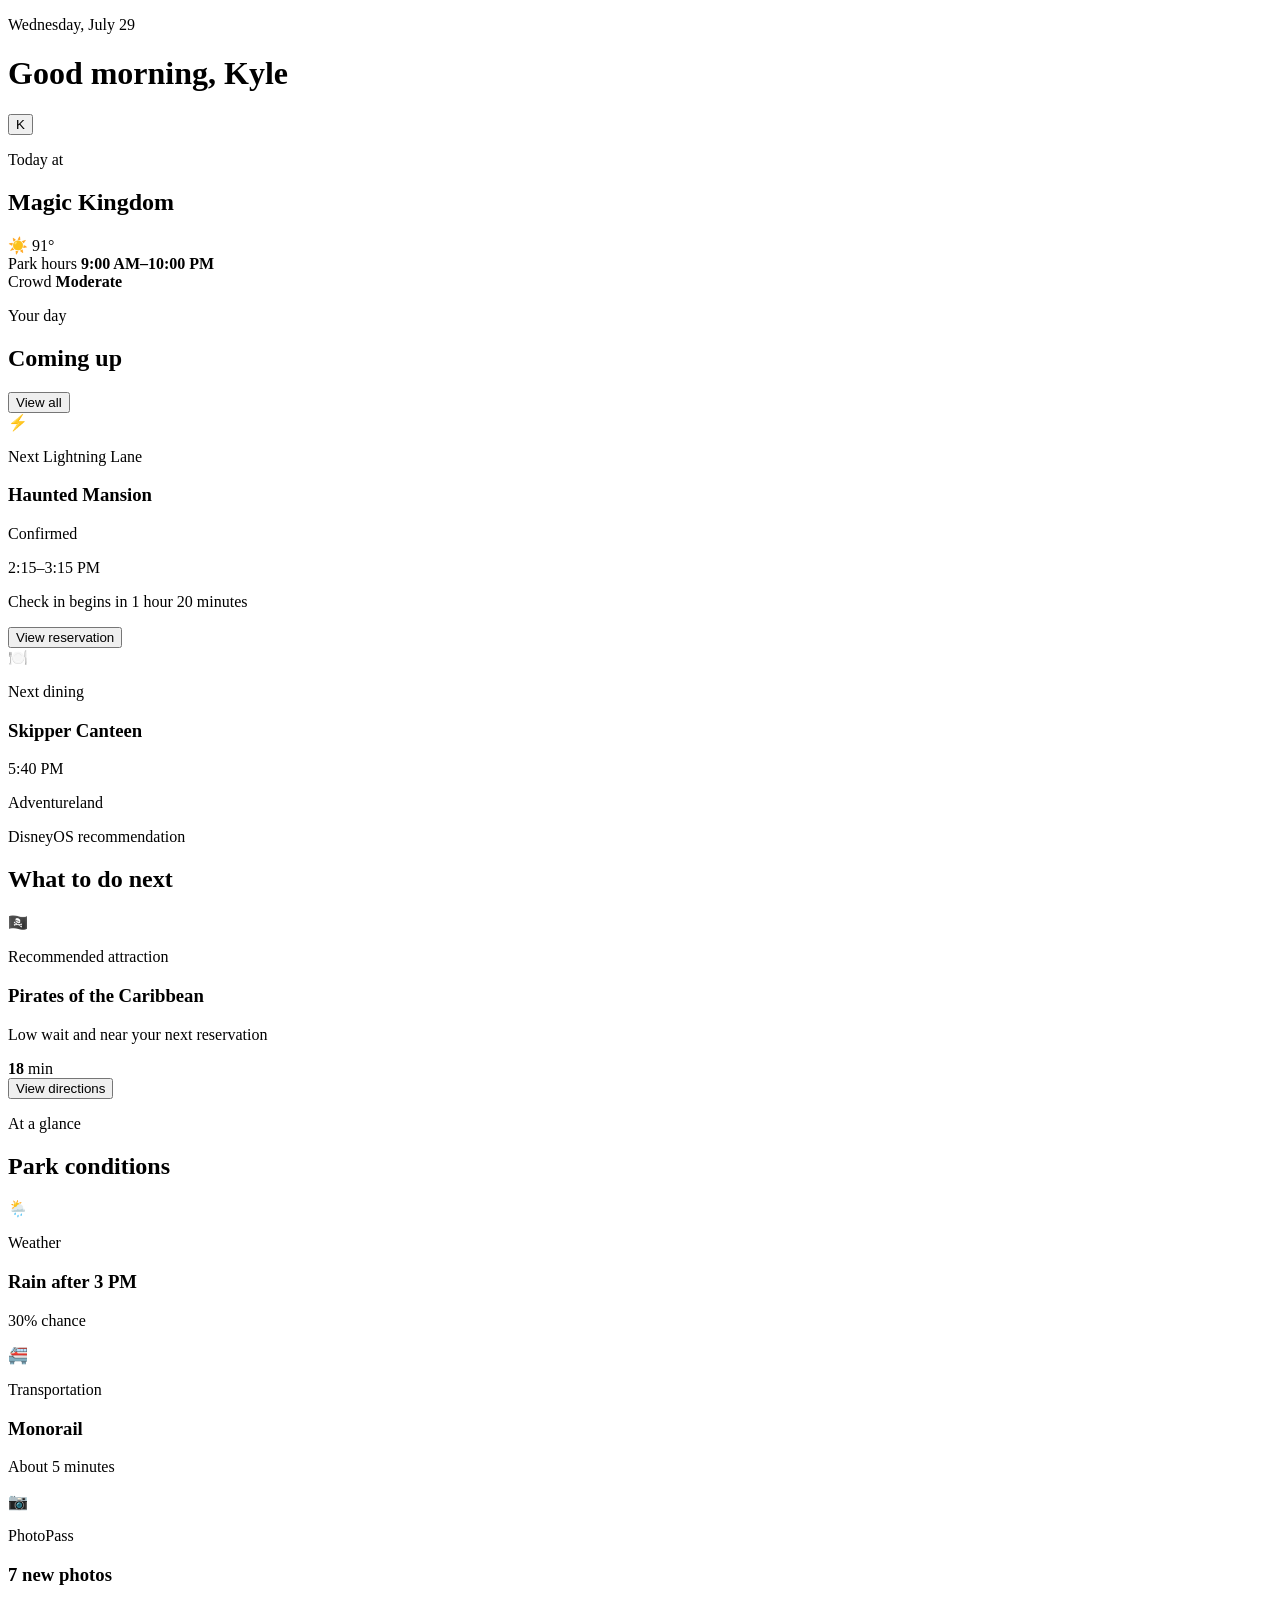
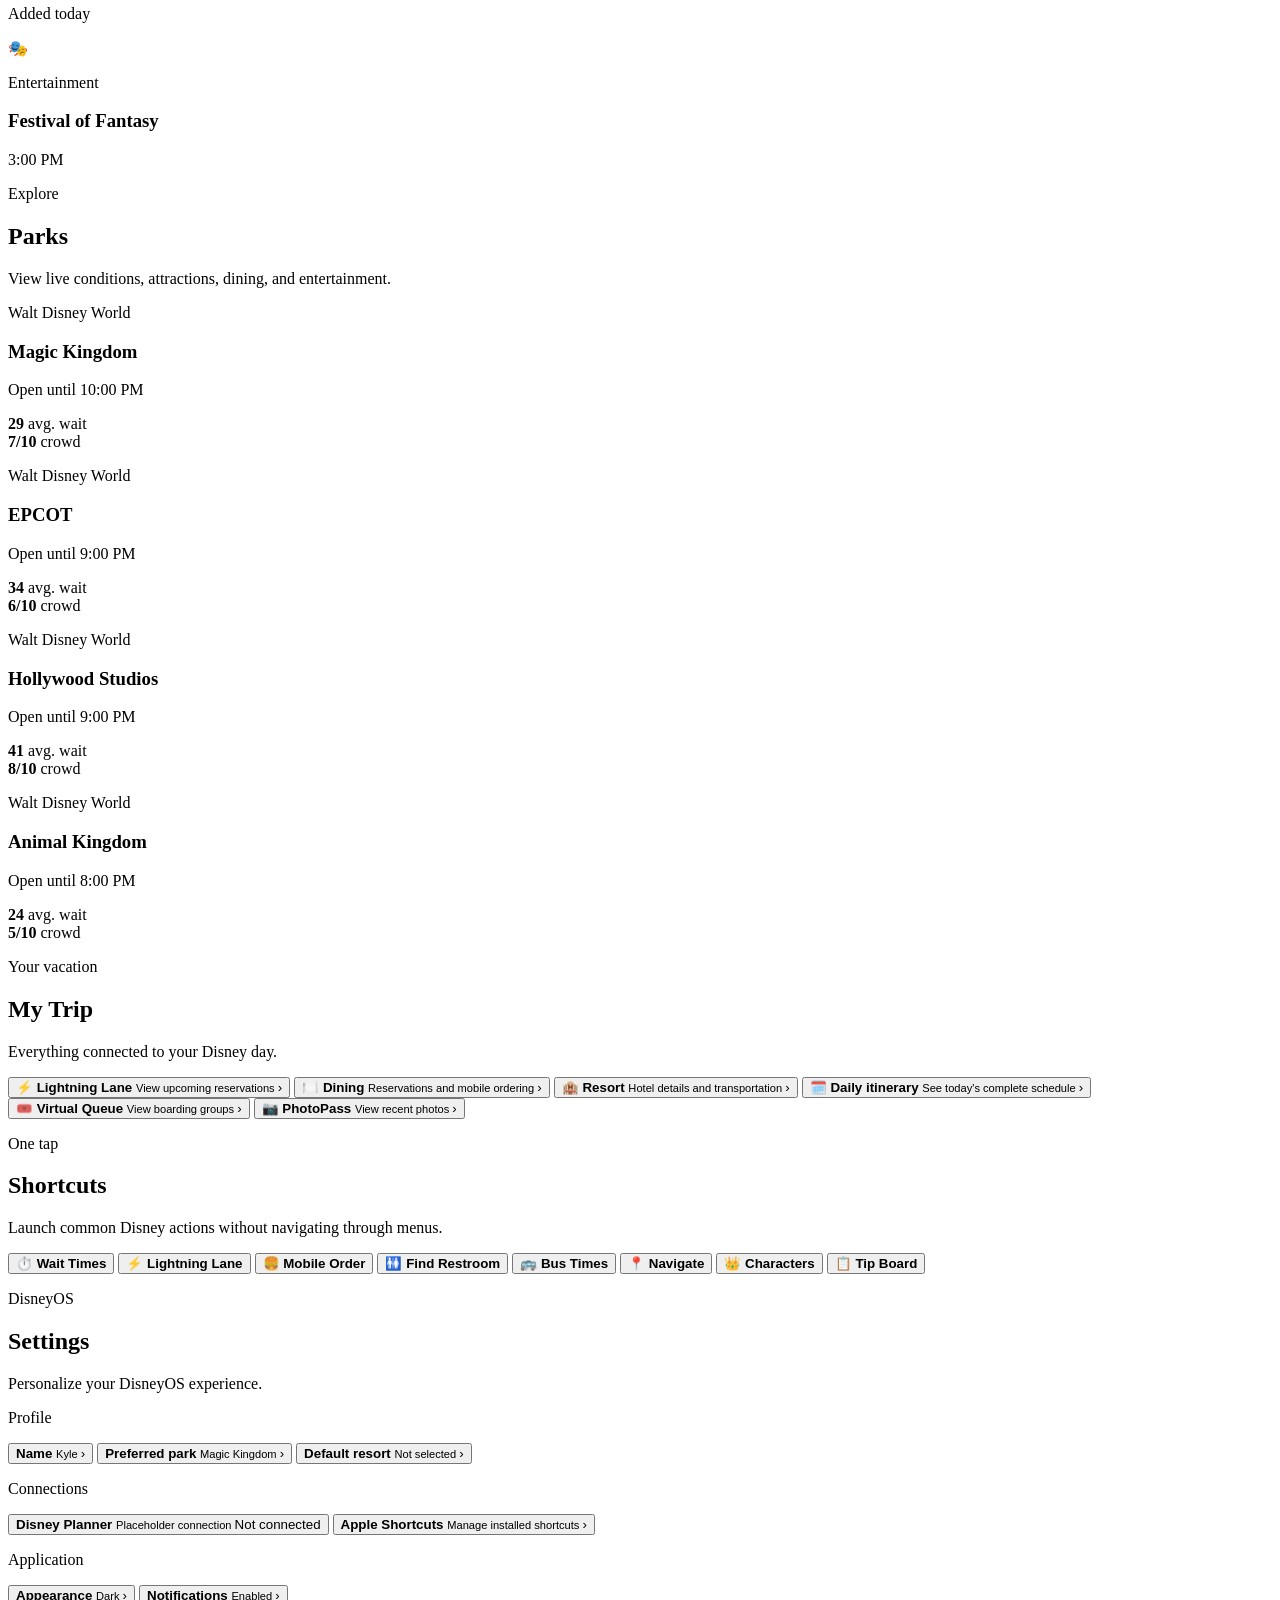
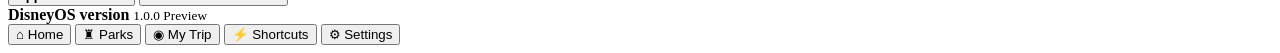
==== index.html @ 03836ada "Create index.html Build DisneyOS v1.0 application structure" ====
<!DOCTYPE html>
<html lang="en">
<head>
  <meta charset="UTF-8">

  <meta
    name="viewport"
    content="width=device-width, initial-scale=1, viewport-fit=cover"
  >

  <meta
    name="description"
    content="DisneyOS is an intelligent Disney trip companion."
  >

  <meta name="theme-color" content="#07111f">

  <title>DisneyOS</title>

  <link rel="manifest" href="manifest.json">
  <link rel="stylesheet" href="css/styles.css">

  <link
    rel="icon"
    type="image/png"
    href="assets/icons/icon-192.png"
  >

  <link
    rel="apple-touch-icon"
    href="assets/icons/icon-192.png"
  >
</head>

<body>

  <div class="app-shell">

    <header class="app-header">

      <div class="header-content">

        <div>
          <p class="eyebrow" id="current-date">
            Wednesday, July 29
          </p>

          <h1 id="greeting">
            Good morning, Kyle
          </h1>
        </div>

        <button
          class="profile-button"
          type="button"
          aria-label="Open profile"
        >
          K
        </button>

      </div>

    </header>

    <main class="app-content">

      <!-- HOME -->

      <section
        class="page active"
        id="home-page"
        data-page="home"
      >

        <section class="hero-card">

          <div class="hero-card-top">

            <div>
              <p class="card-label">
                Today at
              </p>

              <h2>
                Magic Kingdom
              </h2>
            </div>

            <div class="weather-summary">
              <span class="weather-icon">
                ☀️
              </span>

              <span>
                91°
              </span>
            </div>

          </div>

          <div class="hero-card-bottom">

            <div>
              <span class="metric-label">
                Park hours
              </span>

              <strong>
                9:00 AM–10:00 PM
              </strong>
            </div>

            <div>
              <span class="metric-label">
                Crowd
              </span>

              <strong>
                Moderate
              </strong>
            </div>

          </div>

        </section>

        <section class="section-block">

          <div class="section-heading">

            <div>
              <p class="eyebrow">
                Your day
              </p>

              <h2>
                Coming up
              </h2>
            </div>

            <button
              class="text-button"
              type="button"
              data-action="open-trip"
            >
              View all
            </button>

          </div>

          <div class="card-grid">

            <article class="info-card featured-card">

              <div class="card-icon lightning-icon">
                ⚡
              </div>

              <div class="card-content">

                <div class="card-heading-row">

                  <div>
                    <p class="card-label">
                      Next Lightning Lane
                    </p>

                    <h3>
                      Haunted Mansion
                    </h3>
                  </div>

                  <span class="status-badge success">
                    Confirmed
                  </span>

                </div>

                <p class="primary-detail">
                  2:15–3:15 PM
                </p>

                <p class="secondary-detail">
                  Check in begins in 1 hour 20 minutes
                </p>

                <button
                  class="primary-button"
                  type="button"
                >
                  View reservation
                </button>

              </div>

            </article>

            <article class="info-card">

              <div class="card-icon dining-icon">
                🍽️
              </div>

              <div class="card-content">

                <p class="card-label">
                  Next dining
                </p>

                <h3>
                  Skipper Canteen
                </h3>

                <p class="primary-detail">
                  5:40 PM
                </p>

                <p class="secondary-detail">
                  Adventureland
                </p>

              </div>

            </article>

          </div>

        </section>

        <section class="section-block">

          <div class="section-heading">

            <div>
              <p class="eyebrow">
                DisneyOS recommendation
              </p>

              <h2>
                What to do next
              </h2>
            </div>

          </div>

          <article class="recommendation-card">

            <div class="recommendation-main">

              <div class="recommendation-icon">
                🏴‍☠️
              </div>

              <div>
                <p class="card-label">
                  Recommended attraction
                </p>

                <h3>
                  Pirates of the Caribbean
                </h3>

                <p class="secondary-detail">
                  Low wait and near your next reservation
                </p>
              </div>

            </div>

            <div class="wait-time-display">

              <strong>
                18
              </strong>

              <span>
                min
              </span>

            </div>

            <button
              class="secondary-button"
              type="button"
            >
              View directions
            </button>

          </article>

        </section>

        <section class="section-block">

          <div class="section-heading">

            <div>
              <p class="eyebrow">
                At a glance
              </p>

              <h2>
                Park conditions
              </h2>
            </div>

          </div>

          <div class="compact-grid">

            <article class="compact-card">

              <div class="compact-card-icon">
                🌦️
              </div>

              <div>
                <p class="card-label">
                  Weather
                </p>

                <h3>
                  Rain after 3 PM
                </h3>

                <p class="secondary-detail">
                  30% chance
                </p>
              </div>

            </article>

            <article class="compact-card">

              <div class="compact-card-icon">
                🚝
              </div>

              <div>
                <p class="card-label">
                  Transportation
                </p>

                <h3>
                  Monorail
                </h3>

                <p class="secondary-detail">
                  About 5 minutes
                </p>
              </div>

            </article>

            <article class="compact-card">

              <div class="compact-card-icon">
                📷
              </div>

              <div>
                <p class="card-label">
                  PhotoPass
                </p>

                <h3>
                  7 new photos
                </h3>

                <p class="secondary-detail">
                  Added today
                </p>
              </div>

            </article>

            <article class="compact-card">

              <div class="compact-card-icon">
                🎭
              </div>

              <div>
                <p class="card-label">
                  Entertainment
                </p>

                <h3>
                  Festival of Fantasy
                </h3>

                <p class="secondary-detail">
                  3:00 PM
                </p>
              </div>

            </article>

          </div>

        </section>

      </section>

      <!-- PARKS -->

      <section
        class="page"
        id="parks-page"
        data-page="parks"
      >

        <div class="page-title-block">
          <p class="eyebrow">
            Explore
          </p>

          <h2>
            Parks
          </h2>

          <p>
            View live conditions, attractions, dining, and entertainment.
          </p>
        </div>

        <div class="park-list">

          <article class="park-card">

            <div class="park-card-overlay">

              <div>
                <p class="card-label">
                  Walt Disney World
                </p>

                <h3>
                  Magic Kingdom
                </h3>

                <p class="secondary-detail">
                  Open until 10:00 PM
                </p>
              </div>

              <div class="park-metrics">

                <div>
                  <strong>
                    29
                  </strong>

                  <span>
                    avg. wait
                  </span>
                </div>

                <div>
                  <strong>
                    7/10
                  </strong>

                  <span>
                    crowd
                  </span>
                </div>

              </div>

            </div>

          </article>

          <article class="park-card">

            <div class="park-card-overlay">

              <div>
                <p class="card-label">
                  Walt Disney World
                </p>

                <h3>
                  EPCOT
                </h3>

                <p class="secondary-detail">
                  Open until 9:00 PM
                </p>
              </div>

              <div class="park-metrics">

                <div>
                  <strong>
                    34
                  </strong>

                  <span>
                    avg. wait
                  </span>
                </div>

                <div>
                  <strong>
                    6/10
                  </strong>

                  <span>
                    crowd
                  </span>
                </div>

              </div>

            </div>

          </article>

          <article class="park-card">

            <div class="park-card-overlay">

              <div>
                <p class="card-label">
                  Walt Disney World
                </p>

                <h3>
                  Hollywood Studios
                </h3>

                <p class="secondary-detail">
                  Open until 9:00 PM
                </p>
              </div>

              <div class="park-metrics">

                <div>
                  <strong>
                    41
                  </strong>

                  <span>
                    avg. wait
                  </span>
                </div>

                <div>
                  <strong>
                    8/10
                  </strong>

                  <span>
                    crowd
                  </span>
                </div>

              </div>

            </div>

          </article>

          <article class="park-card">

            <div class="park-card-overlay">

              <div>
                <p class="card-label">
                  Walt Disney World
                </p>

                <h3>
                  Animal Kingdom
                </h3>

                <p class="secondary-detail">
                  Open until 8:00 PM
                </p>
              </div>

              <div class="park-metrics">

                <div>
                  <strong>
                    24
                  </strong>

                  <span>
                    avg. wait
                  </span>
                </div>

                <div>
                  <strong>
                    5/10
                  </strong>

                  <span>
                    crowd
                  </span>
                </div>

              </div>

            </div>

          </article>

        </div>

      </section>

      <!-- MY TRIP -->

      <section
        class="page"
        id="trip-page"
        data-page="trip"
      >

        <div class="page-title-block">
          <p class="eyebrow">
            Your vacation
          </p>

          <h2>
            My Trip
          </h2>

          <p>
            Everything connected to your Disney day.
          </p>
        </div>

        <div class="menu-card-list">

          <button class="menu-card" type="button">
            <span class="menu-card-icon">
              ⚡
            </span>

            <span>
              <strong>
                Lightning Lane
              </strong>

              <small>
                View upcoming reservations
              </small>
            </span>

            <span class="menu-card-arrow">
              ›
            </span>
          </button>

          <button class="menu-card" type="button">
            <span class="menu-card-icon">
              🍽️
            </span>

            <span>
              <strong>
                Dining
              </strong>

              <small>
                Reservations and mobile ordering
              </small>
            </span>

            <span class="menu-card-arrow">
              ›
            </span>
          </button>

          <button class="menu-card" type="button">
            <span class="menu-card-icon">
              🏨
            </span>

            <span>
              <strong>
                Resort
              </strong>

              <small>
                Hotel details and transportation
              </small>
            </span>

            <span class="menu-card-arrow">
              ›
            </span>
          </button>

          <button class="menu-card" type="button">
            <span class="menu-card-icon">
              🗓️
            </span>

            <span>
              <strong>
                Daily itinerary
              </strong>

              <small>
                See today's complete schedule
              </small>
            </span>

            <span class="menu-card-arrow">
              ›
            </span>
          </button>

          <button class="menu-card" type="button">
            <span class="menu-card-icon">
              🎟️
            </span>

            <span>
              <strong>
                Virtual Queue
              </strong>

              <small>
                View boarding groups
              </small>
            </span>

            <span class="menu-card-arrow">
              ›
            </span>
          </button>

          <button class="menu-card" type="button">
            <span class="menu-card-icon">
              📷
            </span>

            <span>
              <strong>
                PhotoPass
              </strong>

              <small>
                View recent photos
              </small>
            </span>

            <span class="menu-card-arrow">
              ›
            </span>
          </button>

        </div>

      </section>

      <!-- SHORTCUTS -->

      <section
        class="page"
        id="shortcuts-page"
        data-page="shortcuts"
      >

        <div class="page-title-block">
          <p class="eyebrow">
            One tap
          </p>

          <h2>
            Shortcuts
          </h2>

          <p>
            Launch common Disney actions without navigating through menus.
          </p>
        </div>

        <div class="shortcut-grid">

          <button class="shortcut-card" type="button">
            <span class="shortcut-icon">
              ⏱️
            </span>

            <strong>
              Wait Times
            </strong>
          </button>

          <button class="shortcut-card" type="button">
            <span class="shortcut-icon">
              ⚡
            </span>

            <strong>
              Lightning Lane
            </strong>
          </button>

          <button class="shortcut-card" type="button">
            <span class="shortcut-icon">
              🍔
            </span>

            <strong>
              Mobile Order
            </strong>
          </button>

          <button class="shortcut-card" type="button">
            <span class="shortcut-icon">
              🚻
            </span>

            <strong>
              Find Restroom
            </strong>
          </button>

          <button class="shortcut-card" type="button">
            <span class="shortcut-icon">
              🚌
            </span>

            <strong>
              Bus Times
            </strong>
          </button>

          <button class="shortcut-card" type="button">
            <span class="shortcut-icon">
              📍
            </span>

            <strong>
              Navigate
            </strong>
          </button>

          <button class="shortcut-card" type="button">
            <span class="shortcut-icon">
              👑
            </span>

            <strong>
              Characters
            </strong>
          </button>

          <button class="shortcut-card" type="button">
            <span class="shortcut-icon">
              📋
            </span>

            <strong>
              Tip Board
            </strong>
          </button>

        </div>

      </section>

      <!-- SETTINGS -->

      <section
        class="page"
        id="settings-page"
        data-page="settings"
      >

        <div class="page-title-block">
          <p class="eyebrow">
            DisneyOS
          </p>

          <h2>
            Settings
          </h2>

          <p>
            Personalize your DisneyOS experience.
          </p>
        </div>

        <div class="settings-group">

          <p class="settings-group-label">
            Profile
          </p>

          <div class="settings-card">

            <button class="settings-row" type="button">
              <span>
                <strong>
                  Name
                </strong>

                <small>
                  Kyle
                </small>
              </span>

              <span>
                ›
              </span>
            </button>

            <button class="settings-row" type="button">
              <span>
                <strong>
                  Preferred park
                </strong>

                <small>
                  Magic Kingdom
                </small>
              </span>

              <span>
                ›
              </span>
            </button>

            <button class="settings-row" type="button">
              <span>
                <strong>
                  Default resort
                </strong>

                <small>
                  Not selected
                </small>
              </span>

              <span>
                ›
              </span>
            </button>

          </div>

        </div>

        <div class="settings-group">

          <p class="settings-group-label">
            Connections
          </p>

          <div class="settings-card">

            <button class="settings-row" type="button">
              <span>
                <strong>
                  Disney Planner
                </strong>

                <small>
                  Placeholder connection
                </small>
              </span>

              <span class="status-badge warning">
                Not connected
              </span>
            </button>

            <button class="settings-row" type="button">
              <span>
                <strong>
                  Apple Shortcuts
                </strong>

                <small>
                  Manage installed shortcuts
                </small>
              </span>

              <span>
                ›
              </span>
            </button>

          </div>

        </div>

        <div class="settings-group">

          <p class="settings-group-label">
            Application
          </p>

          <div class="settings-card">

            <button class="settings-row" type="button">
              <span>
                <strong>
                  Appearance
                </strong>

                <small>
                  Dark
                </small>
              </span>

              <span>
                ›
              </span>
            </button>

            <button class="settings-row" type="button">
              <span>
                <strong>
                  Notifications
                </strong>

                <small>
                  Enabled
                </small>
              </span>

              <span>
                ›
              </span>
            </button>

            <div class="settings-row static-row">
              <span>
                <strong>
                  DisneyOS version
                </strong>

                <small>
                  1.0.0 Preview
                </small>
              </span>
            </div>

          </div>

        </div>

      </section>

    </main>

    <nav
      class="bottom-navigation"
      aria-label="Primary navigation"
    >

      <button
        class="nav-button active"
        type="button"
        data-target="home"
        aria-label="Home"
      >
        <span class="nav-icon">
          ⌂
        </span>

        <span class="nav-label">
          Home
        </span>
      </button>

      <button
        class="nav-button"
        type="button"
        data-target="parks"
        aria-label="Parks"
      >
        <span class="nav-icon">
          ♜
        </span>

        <span class="nav-label">
          Parks
        </span>
      </button>

      <button
        class="nav-button"
        type="button"
        data-target="trip"
        aria-label="My Trip"
      >
        <span class="nav-icon">
          ◉
        </span>

        <span class="nav-label">
          My Trip
        </span>
      </button>

      <button
        class="nav-button"
        type="button"
        data-target="shortcuts"
        aria-label="Shortcuts"
      >
        <span class="nav-icon">
          ⚡
        </span>

        <span class="nav-label">
          Shortcuts
        </span>
      </button>

      <button
        class="nav-button"
        type="button"
        data-target="settings"
        aria-label="Settings"
      >
        <span class="nav-icon">
          ⚙
        </span>

        <span class="nav-label">
          Settings
        </span>
      </button>

    </nav>

  </div>

  <script src="js/app.js"></script>

</body>
</html>
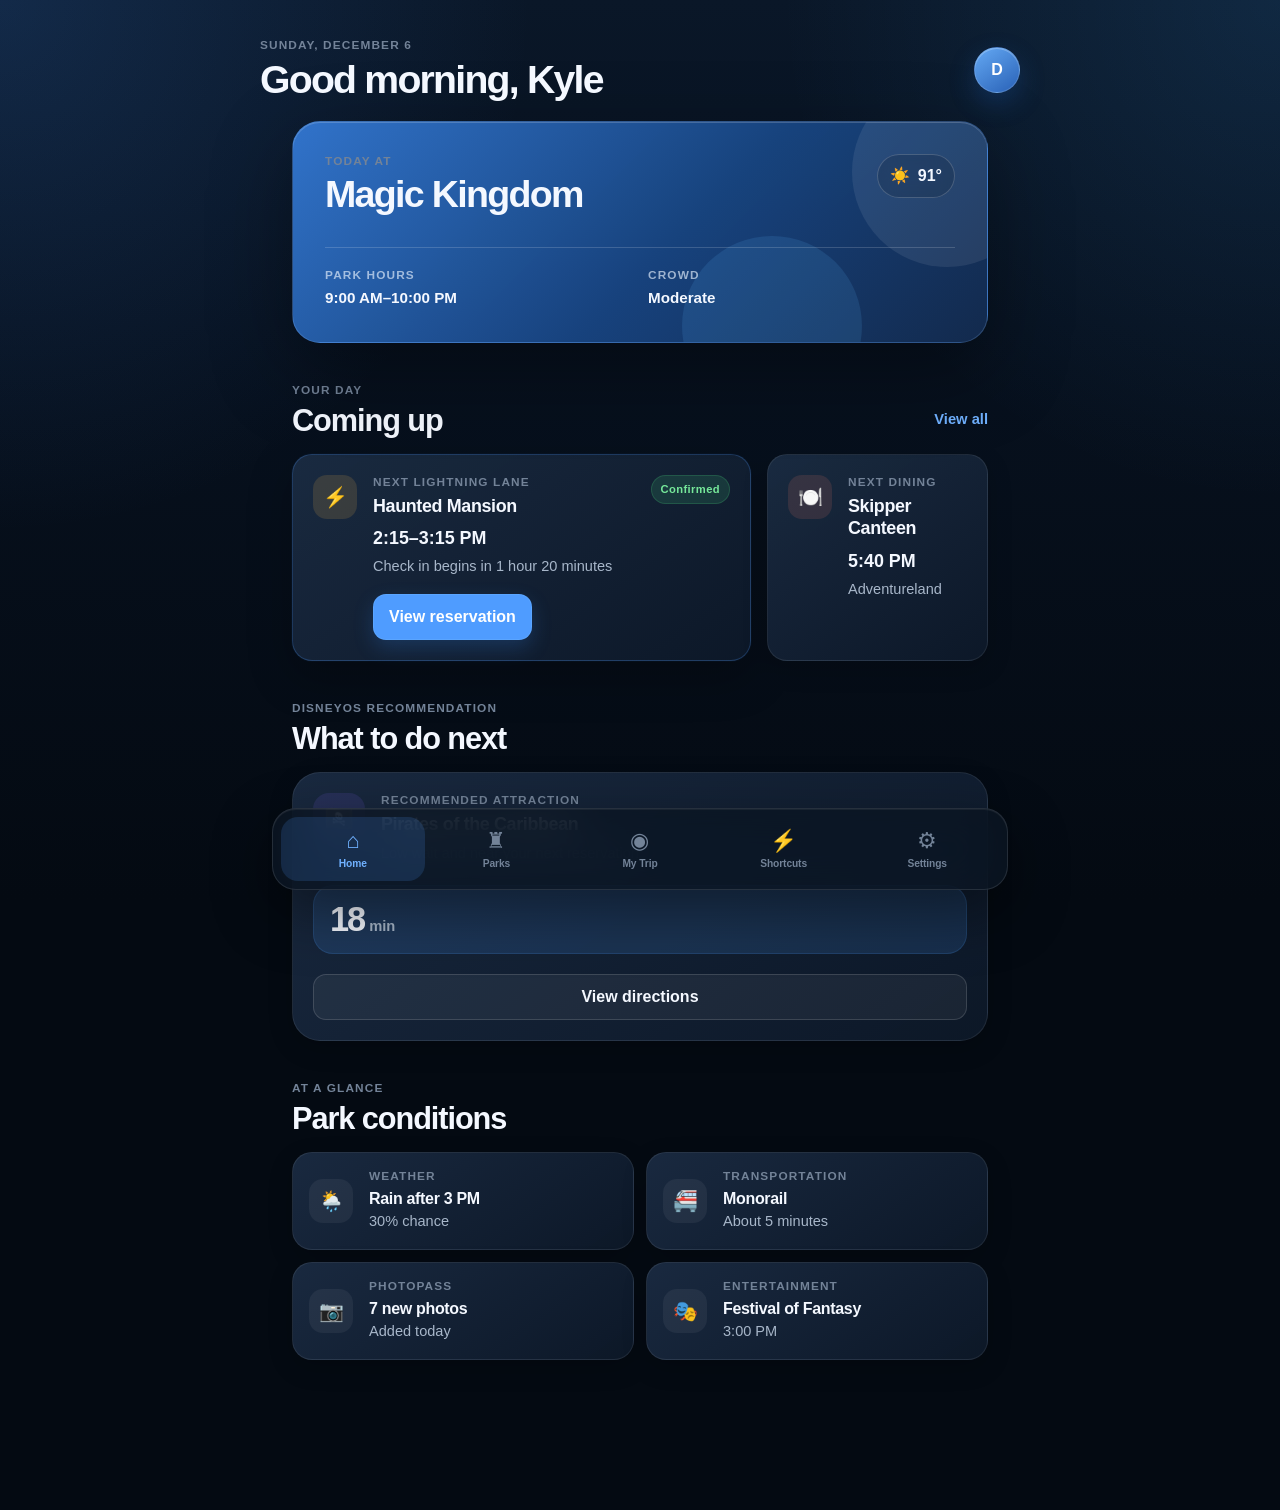
==== commit 1bab879a: "Prepare DisneyOS profile settings" ====
--- a/index.html
+++ b/index.html
@@ -46,7 +46,7 @@
           </p>
 
           <h1 id="greeting">
-            Good morning, Kyle
+            Good morning
           </h1>
         </div>
 
@@ -55,7 +55,9 @@
           type="button"
           aria-label="Open profile"
         >
-          K
+          <span id="profile-initial">
+            D
+          </span>
         </button>
 
       </div>
@@ -81,7 +83,7 @@
                 Today at
               </p>
 
-              <h2>
+              <h2 id="current-park">
                 Magic Kingdom
               </h2>
             </div>
@@ -900,14 +902,18 @@
 
           <div class="settings-card">
 
-            <button class="settings-row" type="button">
+            <button
+              class="settings-row"
+              type="button"
+              id="edit-name-button"
+            >
               <span>
                 <strong>
                   Name
                 </strong>
 
-                <small>
-                  Kyle
+                <small id="settings-name">
+                  Not set
                 </small>
               </span>
 
@@ -916,13 +922,17 @@
               </span>
             </button>
 
-            <button class="settings-row" type="button">
+            <button
+              class="settings-row"
+              type="button"
+              id="edit-park-button"
+            >
               <span>
                 <strong>
                   Preferred park
                 </strong>
 
-                <small>
+                <small id="settings-park">
                   Magic Kingdom
                 </small>
               </span>
--- a/css/styles.css
+++ b/css/styles.css
@@ -0,0 +1,1280 @@
+/* =========================================================
+   DisneyOS v1.0
+   Core application styles
+   ========================================================= */
+
+
+/* ---------------------------------------------------------
+   Design tokens
+   --------------------------------------------------------- */
+
+:root {
+  color-scheme: dark;
+
+  --background: #07111f;
+  --background-deep: #040a12;
+  --surface: rgba(18, 31, 49, 0.88);
+  --surface-strong: #14243a;
+  --surface-soft: rgba(255, 255, 255, 0.055);
+  --surface-hover: rgba(255, 255, 255, 0.09);
+
+  --primary: #4f9cff;
+  --primary-bright: #70b1ff;
+  --primary-soft: rgba(79, 156, 255, 0.16);
+
+  --success: #4cd77d;
+  --success-soft: rgba(76, 215, 125, 0.14);
+
+  --warning: #ffbd4a;
+  --warning-soft: rgba(255, 189, 74, 0.14);
+
+  --critical: #ff6b6b;
+  --critical-soft: rgba(255, 107, 107, 0.14);
+
+  --text-primary: #f4f8ff;
+  --text-secondary: #a8b7ca;
+  --text-muted: #738398;
+
+  --border: rgba(255, 255, 255, 0.08);
+  --border-strong: rgba(255, 255, 255, 0.14);
+
+  --shadow-small:
+    0 8px 24px rgba(0, 0, 0, 0.18);
+
+  --shadow-medium:
+    0 18px 48px rgba(0, 0, 0, 0.26);
+
+  --shadow-large:
+    0 28px 80px rgba(0, 0, 0, 0.34);
+
+  --radius-small: 14px;
+  --radius-medium: 20px;
+  --radius-large: 28px;
+  --radius-pill: 999px;
+
+  --space-1: 4px;
+  --space-2: 8px;
+  --space-3: 12px;
+  --space-4: 16px;
+  --space-5: 20px;
+  --space-6: 24px;
+  --space-7: 32px;
+  --space-8: 40px;
+  --space-9: 48px;
+
+  --content-width: 760px;
+  --navigation-height: 82px;
+}
+
+
+/* ---------------------------------------------------------
+   Reset and base
+   --------------------------------------------------------- */
+
+*,
+*::before,
+*::after {
+  box-sizing: border-box;
+}
+
+html {
+  min-height: 100%;
+  background: var(--background-deep);
+  scroll-behavior: smooth;
+  -webkit-text-size-adjust: 100%;
+}
+
+body {
+  min-width: 320px;
+  min-height: 100vh;
+  margin: 0;
+
+  background:
+    radial-gradient(
+      circle at top left,
+      rgba(50, 110, 190, 0.22),
+      transparent 34%
+    ),
+    radial-gradient(
+      circle at top right,
+      rgba(63, 168, 255, 0.12),
+      transparent 32%
+    ),
+    linear-gradient(
+      180deg,
+      #0a1728 0%,
+      var(--background) 36%,
+      var(--background-deep) 100%
+    );
+
+  background-attachment: fixed;
+
+  color: var(--text-primary);
+
+  font-family:
+    -apple-system,
+    BlinkMacSystemFont,
+    "SF Pro Display",
+    "SF Pro Text",
+    "Segoe UI",
+    sans-serif;
+
+  line-height: 1.5;
+
+  -webkit-font-smoothing: antialiased;
+  text-rendering: optimizeLegibility;
+}
+
+button,
+input,
+select,
+textarea {
+  font: inherit;
+}
+
+button {
+  color: inherit;
+  cursor: pointer;
+  -webkit-tap-highlight-color: transparent;
+}
+
+button:focus-visible,
+a:focus-visible {
+  outline: 3px solid rgba(79, 156, 255, 0.65);
+  outline-offset: 3px;
+}
+
+h1,
+h2,
+h3,
+p {
+  margin-top: 0;
+}
+
+h1,
+h2,
+h3 {
+  text-wrap: balance;
+}
+
+p {
+  text-wrap: pretty;
+}
+
+
+/* ---------------------------------------------------------
+   Application shell
+   --------------------------------------------------------- */
+
+.app-shell {
+  position: relative;
+  width: 100%;
+  min-height: 100vh;
+  padding-bottom:
+    calc(
+      var(--navigation-height) +
+      env(safe-area-inset-bottom) +
+      28px
+    );
+}
+
+.app-header {
+  position: relative;
+  z-index: 10;
+
+  padding:
+    calc(env(safe-area-inset-top) + 22px)
+    var(--space-5)
+    var(--space-5);
+}
+
+.header-content {
+  display: flex;
+  align-items: center;
+  justify-content: space-between;
+  gap: var(--space-4);
+
+  width: min(100%, var(--content-width));
+  margin: 0 auto;
+}
+
+.app-header h1 {
+  margin-bottom: 0;
+  font-size: clamp(1.7rem, 7vw, 2.45rem);
+  line-height: 1.08;
+  letter-spacing: -0.045em;
+}
+
+.profile-button {
+  display: grid;
+  flex: 0 0 auto;
+  place-items: center;
+
+  width: 46px;
+  height: 46px;
+
+  border: 1px solid var(--border-strong);
+  border-radius: 50%;
+
+  background:
+    linear-gradient(
+      145deg,
+      rgba(106, 177, 255, 0.95),
+      rgba(43, 102, 191, 0.94)
+    );
+
+  box-shadow:
+    0 10px 26px rgba(32, 102, 193, 0.28),
+    inset 0 1px 0 rgba(255, 255, 255, 0.25);
+
+  color: #ffffff;
+  font-weight: 750;
+}
+
+.app-content {
+  width: min(100%, var(--content-width));
+  margin: 0 auto;
+  padding: 0 var(--space-5);
+}
+
+
+/* ---------------------------------------------------------
+   Page transitions
+   --------------------------------------------------------- */
+
+.page {
+  display: none;
+  animation: page-enter 260ms ease both;
+}
+
+.page.active {
+  display: block;
+}
+
+@keyframes page-enter {
+  from {
+    opacity: 0;
+    transform: translateY(7px);
+  }
+
+  to {
+    opacity: 1;
+    transform: translateY(0);
+  }
+}
+
+
+/* ---------------------------------------------------------
+   Shared typography
+   --------------------------------------------------------- */
+
+.eyebrow,
+.card-label,
+.settings-group-label,
+.metric-label {
+  color: var(--text-muted);
+  font-size: 0.74rem;
+  font-weight: 760;
+  letter-spacing: 0.095em;
+  line-height: 1.25;
+  text-transform: uppercase;
+}
+
+.eyebrow {
+  margin-bottom: 6px;
+}
+
+.card-label {
+  margin-bottom: 5px;
+}
+
+.secondary-detail {
+  margin-bottom: 0;
+  color: var(--text-secondary);
+  font-size: 0.91rem;
+}
+
+.primary-detail {
+  margin-bottom: 4px;
+  color: var(--text-primary);
+  font-size: 1.12rem;
+  font-weight: 730;
+}
+
+
+/* ---------------------------------------------------------
+   Home hero
+   --------------------------------------------------------- */
+
+.hero-card {
+  position: relative;
+  overflow: hidden;
+
+  padding: var(--space-6);
+
+  border: 1px solid rgba(144, 196, 255, 0.2);
+  border-radius: var(--radius-large);
+
+  background:
+    linear-gradient(
+      135deg,
+      rgba(52, 121, 212, 0.94),
+      rgba(24, 69, 130, 0.95) 55%,
+      rgba(19, 43, 78, 0.97)
+    );
+
+  box-shadow:
+    var(--shadow-large),
+    inset 0 1px 0 rgba(255, 255, 255, 0.18);
+}
+
+.hero-card::before {
+  position: absolute;
+  top: -45px;
+  right: -55px;
+
+  width: 190px;
+  height: 190px;
+
+  border-radius: 50%;
+  background: rgba(255, 255, 255, 0.08);
+
+  content: "";
+}
+
+.hero-card::after {
+  position: absolute;
+  right: 18%;
+  bottom: -74px;
+
+  width: 180px;
+  height: 180px;
+
+  border-radius: 50%;
+  background: rgba(92, 182, 255, 0.13);
+
+  content: "";
+}
+
+.hero-card-top,
+.hero-card-bottom {
+  position: relative;
+  z-index: 1;
+}
+
+.hero-card-top {
+  display: flex;
+  align-items: flex-start;
+  justify-content: space-between;
+  gap: var(--space-4);
+}
+
+.hero-card h2 {
+  margin-bottom: 0;
+  font-size: clamp(1.75rem, 7vw, 2.35rem);
+  line-height: 1.1;
+  letter-spacing: -0.045em;
+}
+
+.weather-summary {
+  display: flex;
+  align-items: center;
+  gap: 8px;
+
+  padding: 9px 12px;
+
+  border: 1px solid rgba(255, 255, 255, 0.18);
+  border-radius: var(--radius-pill);
+
+  background: rgba(0, 0, 0, 0.14);
+  backdrop-filter: blur(12px);
+  -webkit-backdrop-filter: blur(12px);
+
+  font-size: 1rem;
+  font-weight: 740;
+}
+
+.weather-icon {
+  font-size: 1rem;
+}
+
+.hero-card-bottom {
+  display: grid;
+  grid-template-columns: repeat(2, minmax(0, 1fr));
+  gap: var(--space-4);
+
+  margin-top: var(--space-7);
+  padding-top: var(--space-5);
+
+  border-top: 1px solid rgba(255, 255, 255, 0.16);
+}
+
+.hero-card-bottom div {
+  display: flex;
+  flex-direction: column;
+  gap: 4px;
+}
+
+.hero-card-bottom .metric-label {
+  color: rgba(232, 243, 255, 0.65);
+}
+
+.hero-card-bottom strong {
+  font-size: 0.95rem;
+}
+
+
+/* ---------------------------------------------------------
+   Sections and headings
+   --------------------------------------------------------- */
+
+.section-block {
+  margin-top: var(--space-8);
+}
+
+.section-heading {
+  display: flex;
+  align-items: flex-end;
+  justify-content: space-between;
+  gap: var(--space-4);
+
+  margin-bottom: var(--space-4);
+}
+
+.section-heading h2,
+.page-title-block h2 {
+  margin-bottom: 0;
+  font-size: clamp(1.45rem, 6vw, 1.92rem);
+  line-height: 1.12;
+  letter-spacing: -0.035em;
+}
+
+.text-button {
+  flex: 0 0 auto;
+
+  padding: 8px 0;
+
+  border: 0;
+  background: transparent;
+
+  color: var(--primary-bright);
+  font-size: 0.92rem;
+  font-weight: 700;
+}
+
+
+/* ---------------------------------------------------------
+   General cards
+   --------------------------------------------------------- */
+
+.card-grid {
+  display: grid;
+  grid-template-columns: 1fr;
+  gap: var(--space-4);
+}
+
+.info-card,
+.recommendation-card,
+.compact-card,
+.menu-card,
+.shortcut-card,
+.settings-card {
+  border: 1px solid var(--border);
+  background:
+    linear-gradient(
+      145deg,
+      rgba(27, 44, 67, 0.93),
+      rgba(13, 25, 41, 0.95)
+    );
+  box-shadow: var(--shadow-small);
+}
+
+.info-card {
+  display: flex;
+  gap: var(--space-4);
+
+  padding: var(--space-5);
+
+  border-radius: var(--radius-medium);
+}
+
+.featured-card {
+  border-color: rgba(79, 156, 255, 0.24);
+  box-shadow:
+    0 16px 44px rgba(0, 0, 0, 0.25),
+    0 0 0 1px rgba(79, 156, 255, 0.04);
+}
+
+.card-icon,
+.compact-card-icon,
+.menu-card-icon,
+.shortcut-icon,
+.recommendation-icon {
+  display: grid;
+  flex: 0 0 auto;
+  place-items: center;
+}
+
+.card-icon {
+  width: 44px;
+  height: 44px;
+
+  border-radius: 14px;
+
+  background: var(--surface-soft);
+
+  font-size: 1.25rem;
+}
+
+.lightning-icon {
+  background: var(--warning-soft);
+}
+
+.dining-icon {
+  background: rgba(255, 132, 105, 0.13);
+}
+
+.card-content {
+  min-width: 0;
+  flex: 1;
+}
+
+.card-content h3,
+.recommendation-card h3,
+.compact-card h3 {
+  margin-bottom: 8px;
+  font-size: 1.12rem;
+  line-height: 1.25;
+  letter-spacing: -0.02em;
+}
+
+.card-heading-row {
+  display: flex;
+  align-items: flex-start;
+  justify-content: space-between;
+  gap: var(--space-3);
+}
+
+
+/* ---------------------------------------------------------
+   Status badges
+   --------------------------------------------------------- */
+
+.status-badge {
+  display: inline-flex;
+  align-items: center;
+  justify-content: center;
+
+  min-height: 26px;
+  padding: 5px 9px;
+
+  border: 1px solid transparent;
+  border-radius: var(--radius-pill);
+
+  font-size: 0.7rem;
+  font-weight: 760;
+  letter-spacing: 0.035em;
+  white-space: nowrap;
+}
+
+.status-badge.success {
+  border-color: rgba(76, 215, 125, 0.19);
+  background: var(--success-soft);
+  color: #76e89a;
+}
+
+.status-badge.warning {
+  border-color: rgba(255, 189, 74, 0.2);
+  background: var(--warning-soft);
+  color: #ffd072;
+}
+
+
+/* ---------------------------------------------------------
+   Buttons
+   --------------------------------------------------------- */
+
+.primary-button,
+.secondary-button {
+  min-height: 44px;
+  padding: 10px 15px;
+
+  border-radius: 13px;
+
+  font-weight: 730;
+
+  transition:
+    transform 150ms ease,
+    background 150ms ease,
+    border-color 150ms ease;
+}
+
+.primary-button {
+  margin-top: var(--space-4);
+
+  border: 1px solid rgba(118, 187, 255, 0.28);
+  background: var(--primary);
+  box-shadow: 0 8px 20px rgba(51, 127, 222, 0.24);
+
+  color: #ffffff;
+}
+
+.secondary-button {
+  width: 100%;
+
+  border: 1px solid var(--border-strong);
+  background: var(--surface-soft);
+
+  color: var(--text-primary);
+}
+
+.primary-button:active,
+.secondary-button:active,
+.menu-card:active,
+.shortcut-card:active,
+.nav-button:active {
+  transform: scale(0.975);
+}
+
+
+/* ---------------------------------------------------------
+   Recommendation card
+   --------------------------------------------------------- */
+
+.recommendation-card {
+  padding: var(--space-5);
+
+  border-radius: var(--radius-large);
+}
+
+.recommendation-main {
+  display: flex;
+  align-items: flex-start;
+  gap: var(--space-4);
+}
+
+.recommendation-icon {
+  width: 52px;
+  height: 52px;
+
+  border-radius: 16px;
+
+  background: rgba(133, 99, 255, 0.13);
+
+  font-size: 1.5rem;
+}
+
+.wait-time-display {
+  display: flex;
+  align-items: baseline;
+  gap: 5px;
+
+  margin: var(--space-5) 0;
+
+  padding: var(--space-4);
+
+  border: 1px solid rgba(79, 156, 255, 0.16);
+  border-radius: var(--radius-medium);
+
+  background: var(--primary-soft);
+}
+
+.wait-time-display strong {
+  font-size: 2.15rem;
+  line-height: 1;
+  letter-spacing: -0.06em;
+}
+
+.wait-time-display span {
+  color: var(--text-secondary);
+  font-size: 0.92rem;
+  font-weight: 700;
+}
+
+
+/* ---------------------------------------------------------
+   Compact information cards
+   --------------------------------------------------------- */
+
+.compact-grid {
+  display: grid;
+  grid-template-columns: 1fr;
+  gap: var(--space-3);
+}
+
+.compact-card {
+  display: flex;
+  align-items: center;
+  gap: var(--space-4);
+
+  min-height: 94px;
+  padding: var(--space-4);
+
+  border-radius: var(--radius-medium);
+}
+
+.compact-card-icon {
+  width: 44px;
+  height: 44px;
+
+  border-radius: 14px;
+
+  background: var(--surface-soft);
+
+  font-size: 1.25rem;
+}
+
+.compact-card h3 {
+  margin-bottom: 2px;
+  font-size: 1rem;
+}
+
+
+/* ---------------------------------------------------------
+   General page heading
+   --------------------------------------------------------- */
+
+.page-title-block {
+  margin-bottom: var(--space-7);
+}
+
+.page-title-block p:last-child {
+  max-width: 540px;
+  margin-top: var(--space-3);
+  margin-bottom: 0;
+
+  color: var(--text-secondary);
+}
+
+
+/* ---------------------------------------------------------
+   Park cards
+   --------------------------------------------------------- */
+
+.park-list {
+  display: grid;
+  grid-template-columns: 1fr;
+  gap: var(--space-4);
+}
+
+.park-card {
+  position: relative;
+  overflow: hidden;
+
+  min-height: 220px;
+
+  border: 1px solid var(--border-strong);
+  border-radius: var(--radius-large);
+
+  background:
+    radial-gradient(
+      circle at 78% 24%,
+      rgba(112, 177, 255, 0.34),
+      transparent 29%
+    ),
+    linear-gradient(
+      135deg,
+      rgba(31, 91, 159, 0.94),
+      rgba(16, 36, 64, 0.98)
+    );
+
+  box-shadow: var(--shadow-medium);
+}
+
+.park-card:nth-child(2) {
+  background:
+    radial-gradient(
+      circle at 75% 20%,
+      rgba(198, 130, 255, 0.28),
+      transparent 30%
+    ),
+    linear-gradient(
+      135deg,
+      rgba(69, 50, 121, 0.95),
+      rgba(20, 27, 52, 0.98)
+    );
+}
+
+.park-card:nth-child(3) {
+  background:
+    radial-gradient(
+      circle at 78% 24%,
+      rgba(255, 119, 104, 0.24),
+      transparent 29%
+    ),
+    linear-gradient(
+      135deg,
+      rgba(121, 57, 60, 0.95),
+      rgba(42, 24, 36, 0.98)
+    );
+}
+
+.park-card:nth-child(4) {
+  background:
+    radial-gradient(
+      circle at 78% 24%,
+      rgba(116, 214, 145, 0.23),
+      transparent 29%
+    ),
+    linear-gradient(
+      135deg,
+      rgba(45, 103, 74, 0.95),
+      rgba(20, 41, 34, 0.98)
+    );
+}
+
+.park-card::before {
+  position: absolute;
+  top: -34px;
+  right: -30px;
+
+  width: 185px;
+  height: 185px;
+
+  border: 32px solid rgba(255, 255, 255, 0.035);
+  border-radius: 50%;
+
+  content: "";
+}
+
+.park-card-overlay {
+  position: absolute;
+  inset: 0;
+
+  display: flex;
+  flex-direction: column;
+  justify-content: space-between;
+
+  padding: var(--space-6);
+
+  background:
+    linear-gradient(
+      180deg,
+      rgba(4, 9, 16, 0.03),
+      rgba(4, 9, 16, 0.15) 45%,
+      rgba(4, 9, 16, 0.48)
+    );
+}
+
+.park-card h3 {
+  margin-bottom: 4px;
+
+  font-size: clamp(1.55rem, 6vw, 2rem);
+  line-height: 1.08;
+  letter-spacing: -0.04em;
+}
+
+.park-metrics {
+  display: grid;
+  grid-template-columns: repeat(2, minmax(0, 1fr));
+
+  border-top: 1px solid rgba(255, 255, 255, 0.14);
+}
+
+.park-metrics div {
+  display: flex;
+  flex-direction: column;
+  gap: 3px;
+
+  padding-top: var(--space-4);
+}
+
+.park-metrics strong {
+  font-size: 1.13rem;
+}
+
+.park-metrics span {
+  color: rgba(232, 240, 252, 0.66);
+  font-size: 0.76rem;
+  font-weight: 650;
+}
+
+
+/* ---------------------------------------------------------
+   My Trip menu
+   --------------------------------------------------------- */
+
+.menu-card-list {
+  display: grid;
+  gap: var(--space-3);
+}
+
+.menu-card {
+  display: grid;
+  grid-template-columns: auto 1fr auto;
+  align-items: center;
+  gap: var(--space-4);
+
+  width: 100%;
+  min-height: 78px;
+  padding: var(--space-4);
+
+  border-radius: var(--radius-medium);
+
+  text-align: left;
+
+  transition:
+    transform 150ms ease,
+    background 150ms ease,
+    border-color 150ms ease;
+}
+
+.menu-card:hover {
+  border-color: var(--border-strong);
+  background:
+    linear-gradient(
+      145deg,
+      rgba(32, 51, 78, 0.96),
+      rgba(17, 30, 48, 0.98)
+    );
+}
+
+.menu-card-icon {
+  width: 44px;
+  height: 44px;
+
+  border-radius: 14px;
+
+  background: var(--surface-soft);
+
+  font-size: 1.18rem;
+}
+
+.menu-card span:nth-child(2) {
+  display: flex;
+  min-width: 0;
+  flex-direction: column;
+  gap: 2px;
+}
+
+.menu-card strong {
+  font-size: 1rem;
+}
+
+.menu-card small,
+.settings-row small {
+  color: var(--text-secondary);
+  font-size: 0.82rem;
+}
+
+.menu-card-arrow {
+  color: var(--text-muted);
+  font-size: 1.75rem;
+  font-weight: 300;
+}
+
+
+/* ---------------------------------------------------------
+   Shortcut cards
+   --------------------------------------------------------- */
+
+.shortcut-grid {
+  display: grid;
+  grid-template-columns: repeat(2, minmax(0, 1fr));
+  gap: var(--space-3);
+}
+
+.shortcut-card {
+  display: flex;
+  min-height: 138px;
+  flex-direction: column;
+  align-items: flex-start;
+  justify-content: space-between;
+
+  padding: var(--space-4);
+
+  border-radius: var(--radius-medium);
+
+  text-align: left;
+
+  transition:
+    transform 150ms ease,
+    background 150ms ease,
+    border-color 150ms ease;
+}
+
+.shortcut-card:hover {
+  border-color: var(--border-strong);
+  background:
+    linear-gradient(
+      145deg,
+      rgba(31, 49, 75, 0.96),
+      rgba(17, 30, 48, 0.98)
+    );
+}
+
+.shortcut-icon {
+  width: 46px;
+  height: 46px;
+
+  border-radius: 15px;
+
+  background: var(--primary-soft);
+
+  font-size: 1.3rem;
+}
+
+.shortcut-card strong {
+  max-width: 110px;
+  font-size: 0.98rem;
+  line-height: 1.2;
+}
+
+
+/* ---------------------------------------------------------
+   Settings
+   --------------------------------------------------------- */
+
+.settings-group {
+  margin-bottom: var(--space-7);
+}
+
+.settings-group-label {
+  margin-bottom: var(--space-3);
+  padding-left: 4px;
+}
+
+.settings-card {
+  overflow: hidden;
+  border-radius: var(--radius-medium);
+}
+
+.settings-row {
+  display: flex;
+  align-items: center;
+  justify-content: space-between;
+  gap: var(--space-4);
+
+  width: 100%;
+  min-height: 68px;
+  padding: var(--space-4);
+
+  border: 0;
+  border-bottom: 1px solid var(--border);
+
+  background: transparent;
+
+  text-align: left;
+}
+
+.settings-row:last-child {
+  border-bottom: 0;
+}
+
+.settings-row > span:first-child {
+  display: flex;
+  flex-direction: column;
+  gap: 2px;
+}
+
+.settings-row > span:last-child:not(.status-badge) {
+  color: var(--text-muted);
+  font-size: 1.45rem;
+}
+
+.static-row {
+  cursor: default;
+}
+
+
+/* ---------------------------------------------------------
+   Bottom navigation
+   --------------------------------------------------------- */
+
+.bottom-navigation {
+  position: fixed;
+  z-index: 100;
+  right: 12px;
+  bottom: calc(10px + env(safe-area-inset-bottom));
+  left: 12px;
+
+  display: grid;
+  grid-template-columns: repeat(5, minmax(0, 1fr));
+
+  width: min(
+    calc(100% - 24px),
+    calc(var(--content-width) - 24px)
+  );
+
+  min-height: var(--navigation-height);
+  margin: 0 auto;
+  padding: 8px;
+
+  border: 1px solid rgba(255, 255, 255, 0.11);
+  border-radius: 24px;
+
+  background: rgba(11, 21, 34, 0.82);
+
+  box-shadow:
+    0 22px 60px rgba(0, 0, 0, 0.44),
+    inset 0 1px 0 rgba(255, 255, 255, 0.06);
+
+  backdrop-filter: blur(22px) saturate(145%);
+  -webkit-backdrop-filter: blur(22px) saturate(145%);
+}
+
+.nav-button {
+  position: relative;
+
+  display: flex;
+  min-width: 0;
+  min-height: 64px;
+  flex-direction: column;
+  align-items: center;
+  justify-content: center;
+  gap: 2px;
+
+  padding: 6px 3px;
+
+  border: 0;
+  border-radius: 17px;
+
+  background: transparent;
+
+  color: var(--text-muted);
+
+  transition:
+    transform 150ms ease,
+    color 150ms ease,
+    background 150ms ease;
+}
+
+.nav-button.active {
+  background: var(--primary-soft);
+  color: var(--primary-bright);
+}
+
+.nav-icon {
+  display: grid;
+  place-items: center;
+
+  min-height: 28px;
+
+  font-size: 1.35rem;
+  line-height: 1;
+}
+
+.nav-label {
+  overflow: hidden;
+
+  max-width: 100%;
+
+  font-size: 0.64rem;
+  font-weight: 720;
+  letter-spacing: -0.01em;
+  text-overflow: ellipsis;
+  white-space: nowrap;
+}
+
+
+/* ---------------------------------------------------------
+   Tablet and desktop
+   --------------------------------------------------------- */
+
+@media (min-width: 560px) {
+  .app-header {
+    padding-right: var(--space-7);
+    padding-left: var(--space-7);
+  }
+
+  .app-content {
+    padding-right: var(--space-7);
+    padding-left: var(--space-7);
+  }
+
+  .card-grid {
+    grid-template-columns: repeat(2, minmax(0, 1fr));
+  }
+
+  .featured-card {
+    grid-column: 1 / -1;
+  }
+
+  .compact-grid {
+    grid-template-columns: repeat(2, minmax(0, 1fr));
+  }
+
+  .park-list {
+    grid-template-columns: repeat(2, minmax(0, 1fr));
+  }
+
+  .shortcut-grid {
+    grid-template-columns: repeat(4, minmax(0, 1fr));
+  }
+
+  .shortcut-card {
+    min-height: 150px;
+  }
+}
+
+@media (min-width: 820px) {
+  .app-header {
+    padding-top: 38px;
+  }
+
+  .app-content {
+    padding-bottom: var(--space-8);
+  }
+
+  .hero-card {
+    padding: var(--space-7);
+  }
+
+  .card-grid {
+    grid-template-columns: 1.35fr 0.65fr;
+  }
+
+  .featured-card {
+    grid-column: auto;
+  }
+}
+
+
+/* ---------------------------------------------------------
+   Small phones
+   --------------------------------------------------------- */
+
+@media (max-width: 370px) {
+  .app-header,
+  .app-content {
+    padding-right: var(--space-4);
+    padding-left: var(--space-4);
+  }
+
+  .hero-card,
+  .park-card-overlay {
+    padding: var(--space-5);
+  }
+
+  .card-heading-row {
+    flex-direction: column;
+  }
+
+  .status-badge {
+    align-self: flex-start;
+  }
+
+  .nav-label {
+    font-size: 0.58rem;
+  }
+}
+
+
+/* ---------------------------------------------------------
+   Reduced motion
+   --------------------------------------------------------- */
+
+@media (prefers-reduced-motion: reduce) {
+  html {
+    scroll-behavior: auto;
+  }
+
+  *,
+  *::before,
+  *::after {
+    animation-duration: 0.01ms !important;
+    animation-iteration-count: 1 !important;
+    scroll-behavior: auto !important;
+    transition-duration: 0.01ms !important;
+  }
+}
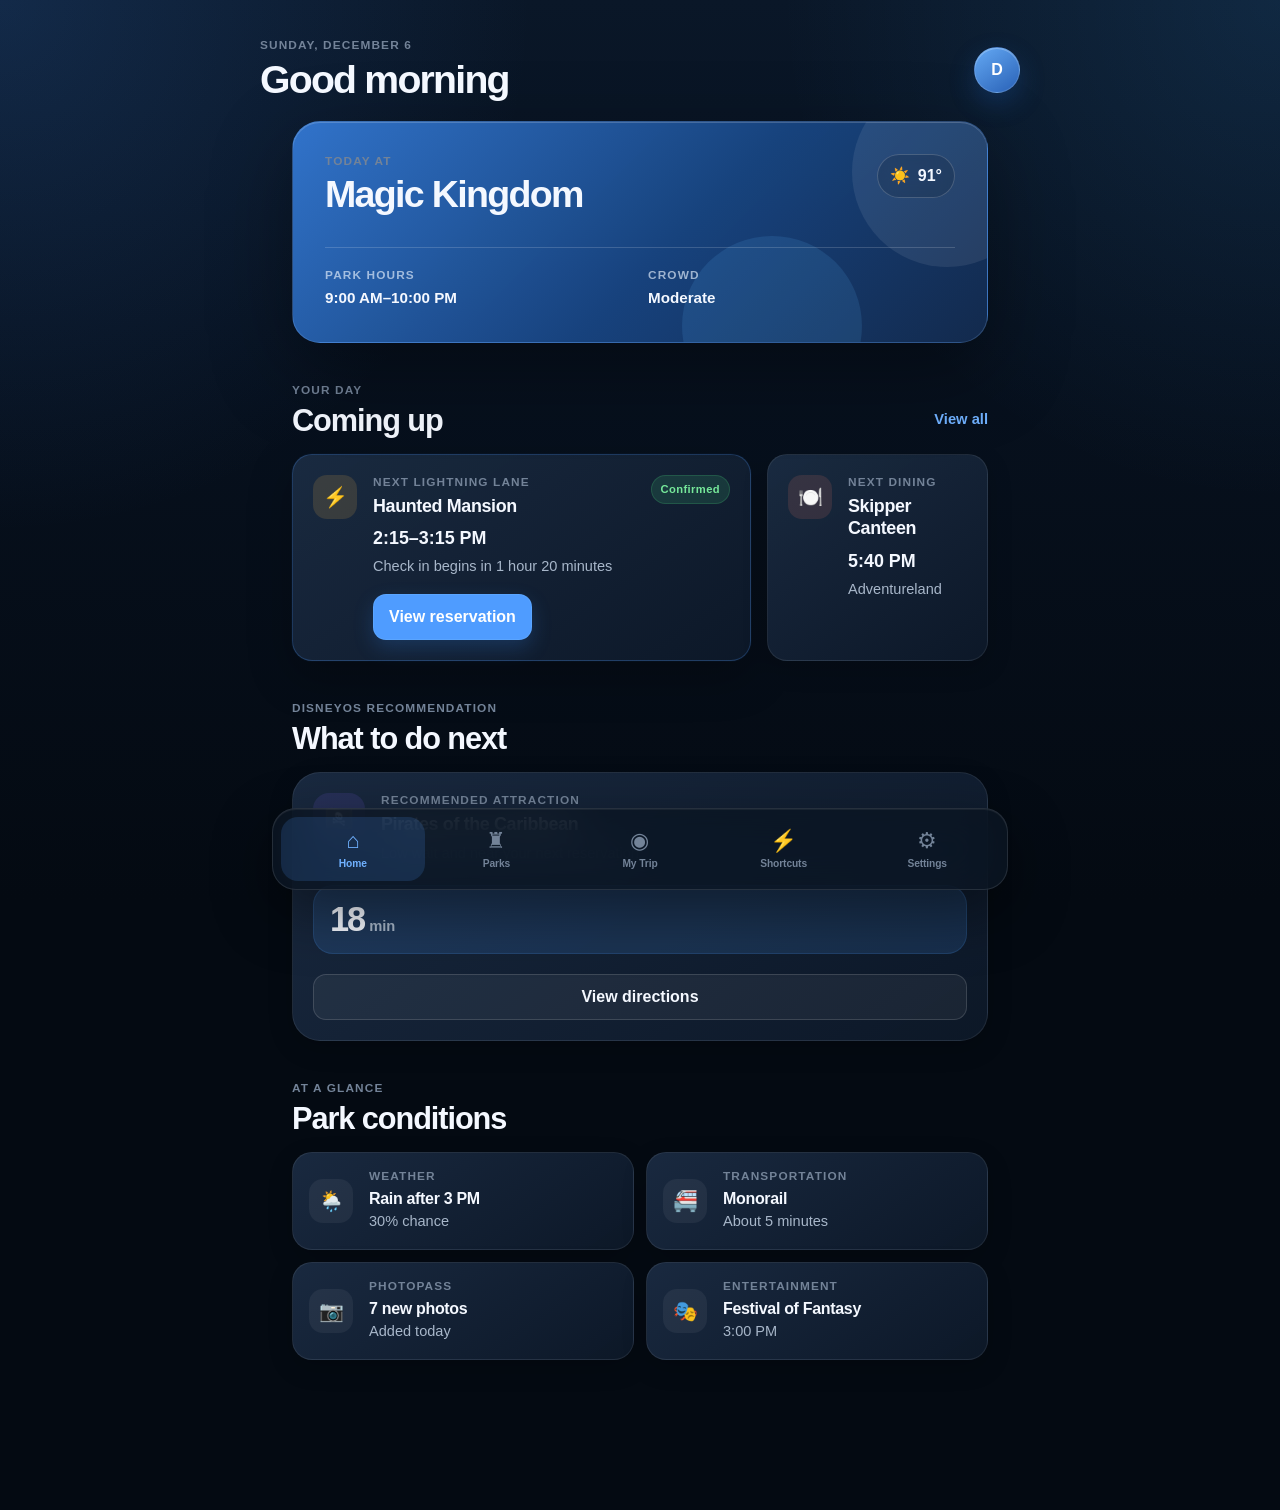
==== commit 7ed2b6f1: "Update index.html" ====
--- a/index.html
+++ b/index.html
@@ -788,7 +788,12 @@
 
         <div class="shortcut-grid">
 
-          <button class="shortcut-card" type="button">
+          <button
+            class="shortcut-card shortcut-card-live"
+            type="button"
+            id="wait-times-shortcut"
+            aria-label="Open Wait Times"
+          >
             <span class="shortcut-icon">
               ⏱️
             </span>
@@ -798,7 +803,12 @@
             </strong>
           </button>
 
-          <button class="shortcut-card" type="button">
+          <button
+            class="shortcut-card shortcut-card-coming-soon"
+            type="button"
+            disabled
+            aria-disabled="true"
+          >
             <span class="shortcut-icon">
               ⚡
             </span>
@@ -808,7 +818,12 @@
             </strong>
           </button>
 
-          <button class="shortcut-card" type="button">
+          <button
+            class="shortcut-card shortcut-card-coming-soon"
+            type="button"
+            disabled
+            aria-disabled="true"
+          >
             <span class="shortcut-icon">
               🍔
             </span>
@@ -818,7 +833,12 @@
             </strong>
           </button>
 
-          <button class="shortcut-card" type="button">
+          <button
+            class="shortcut-card shortcut-card-coming-soon"
+            type="button"
+            disabled
+            aria-disabled="true"
+          >
             <span class="shortcut-icon">
               🚻
             </span>
@@ -828,7 +848,12 @@
             </strong>
           </button>
 
-          <button class="shortcut-card" type="button">
+          <button
+            class="shortcut-card shortcut-card-coming-soon"
+            type="button"
+            disabled
+            aria-disabled="true"
+          >
             <span class="shortcut-icon">
               🚌
             </span>
@@ -838,7 +863,12 @@
             </strong>
           </button>
 
-          <button class="shortcut-card" type="button">
+          <button
+            class="shortcut-card shortcut-card-coming-soon"
+            type="button"
+            disabled
+            aria-disabled="true"
+          >
             <span class="shortcut-icon">
               📍
             </span>
@@ -848,7 +878,12 @@
             </strong>
           </button>
 
-          <button class="shortcut-card" type="button">
+          <button
+            class="shortcut-card shortcut-card-coming-soon"
+            type="button"
+            disabled
+            aria-disabled="true"
+          >
             <span class="shortcut-icon">
               👑
             </span>
@@ -858,7 +893,12 @@
             </strong>
           </button>
 
-          <button class="shortcut-card" type="button">
+          <button
+            class="shortcut-card shortcut-card-coming-soon"
+            type="button"
+            disabled
+            aria-disabled="true"
+          >
             <span class="shortcut-icon">
               📋
             </span>
--- a/css/styles.css
+++ b/css/styles.css
@@ -1020,6 +1020,82 @@
   line-height: 1.2;
 }
 
+.shortcut-card-live {
+  cursor: pointer;
+}
+
+.shortcut-card-coming-soon {
+  position: relative;
+  overflow: hidden;
+
+  cursor: default;
+}
+
+.shortcut-card-coming-soon > * {
+  filter: saturate(0.35);
+  opacity: 0.74;
+}
+
+.shortcut-card-coming-soon::before {
+  position: absolute;
+  z-index: 2;
+  inset: 0;
+
+  border-radius: inherit;
+
+  background: rgba(255, 255, 255, 0.14);
+
+  backdrop-filter: blur(1.5px);
+  -webkit-backdrop-filter: blur(1.5px);
+
+  content: "";
+}
+
+.shortcut-card-coming-soon::after {
+  position: absolute;
+  z-index: 3;
+  top: 50%;
+  left: 50%;
+
+  min-width: max-content;
+  padding: 7px 11px;
+
+  border: 1px solid rgba(255, 255, 255, 0.24);
+  border-radius: var(--radius-pill);
+
+  background: rgba(8, 18, 31, 0.78);
+
+  box-shadow:
+    0 8px 22px rgba(0, 0, 0, 0.26),
+    inset 0 1px 0 rgba(255, 255, 255, 0.08);
+
+  color: rgba(255, 255, 255, 0.94);
+
+  content: "COMING SOON";
+
+  font-size: 0.66rem;
+  font-weight: 800;
+  letter-spacing: 0.085em;
+  line-height: 1;
+  text-transform: uppercase;
+
+  transform: translate(-50%, -50%);
+}
+
+.shortcut-card-coming-soon:hover {
+  border-color: var(--border);
+  background:
+    linear-gradient(
+      145deg,
+      rgba(27, 44, 67, 0.93),
+      rgba(13, 25, 41, 0.95)
+    );
+}
+
+.shortcut-card-coming-soon:active {
+  transform: none;
+}
+
 
 /* ---------------------------------------------------------
    Settings
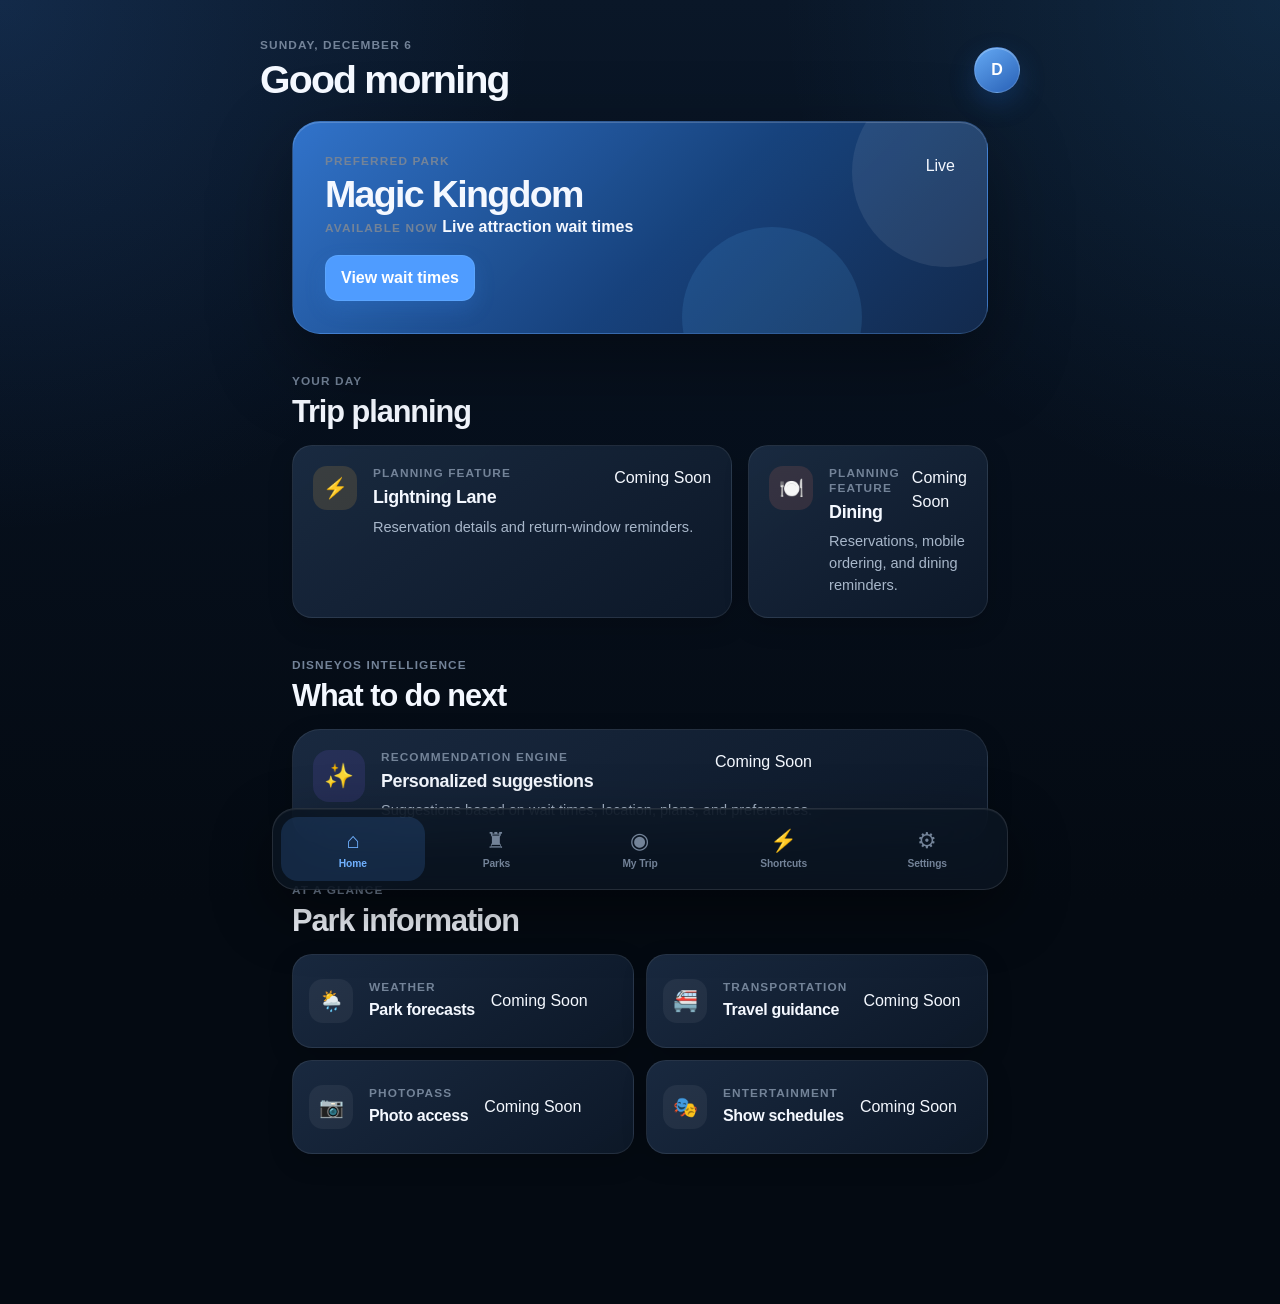
==== commit e0c24565: "Update index.html" ====
--- a/index.html
+++ b/index.html
@@ -80,7 +80,7 @@
 
             <div>
               <p class="card-label">
-                Today at
+                Preferred park
               </p>
 
               <h2 id="current-park">
@@ -88,39 +88,31 @@
               </h2>
             </div>
 
-            <div class="weather-summary">
-              <span class="weather-icon">
-                ☀️
-              </span>
-
-              <span>
-                91°
-              </span>
-            </div>
-
-          </div>
-
-          <div class="hero-card-bottom">
+            <span class="feature-state-badge live">
+              Live
+            </span>
+
+          </div>
+
+          <div class="hero-live-content">
 
             <div>
               <span class="metric-label">
-                Park hours
+                Available now
               </span>
 
               <strong>
-                9:00 AM–10:00 PM
+                Live attraction wait times
               </strong>
             </div>
 
-            <div>
-              <span class="metric-label">
-                Crowd
-              </span>
-
-              <strong>
-                Moderate
-              </strong>
-            </div>
+            <button
+              class="primary-button hero-action-button"
+              type="button"
+              data-action="open-wait-times"
+            >
+              View wait times
+            </button>
 
           </div>
 
@@ -136,23 +128,15 @@
               </p>
 
               <h2>
-                Coming up
+                Trip planning
               </h2>
             </div>
 
-            <button
-              class="text-button"
-              type="button"
-              data-action="open-trip"
-            >
-              View all
-            </button>
-
           </div>
 
           <div class="card-grid">
 
-            <article class="info-card featured-card">
+            <article class="info-card coming-soon-surface">
 
               <div class="card-icon lightning-icon">
                 ⚡
@@ -164,40 +148,29 @@
 
                   <div>
                     <p class="card-label">
-                      Next Lightning Lane
+                      Planning feature
                     </p>
 
                     <h3>
-                      Haunted Mansion
+                      Lightning Lane
                     </h3>
                   </div>
 
-                  <span class="status-badge success">
-                    Confirmed
+                  <span class="feature-state-badge coming-soon">
+                    Coming Soon
                   </span>
 
                 </div>
 
-                <p class="primary-detail">
-                  2:15–3:15 PM
-                </p>
-
                 <p class="secondary-detail">
-                  Check in begins in 1 hour 20 minutes
-                </p>
-
-                <button
-                  class="primary-button"
-                  type="button"
-                >
-                  View reservation
-                </button>
+                  Reservation details and return-window reminders.
+                </p>
 
               </div>
 
             </article>
 
-            <article class="info-card">
+            <article class="info-card coming-soon-surface">
 
               <div class="card-icon dining-icon">
                 🍽️
@@ -205,20 +178,26 @@
 
               <div class="card-content">
 
-                <p class="card-label">
-                  Next dining
-                </p>
-
-                <h3>
-                  Skipper Canteen
-                </h3>
-
-                <p class="primary-detail">
-                  5:40 PM
-                </p>
+                <div class="card-heading-row">
+
+                  <div>
+                    <p class="card-label">
+                      Planning feature
+                    </p>
+
+                    <h3>
+                      Dining
+                    </h3>
+                  </div>
+
+                  <span class="feature-state-badge coming-soon">
+                    Coming Soon
+                  </span>
+
+                </div>
 
                 <p class="secondary-detail">
-                  Adventureland
+                  Reservations, mobile ordering, and dining reminders.
                 </p>
 
               </div>
@@ -235,7 +214,7 @@
 
             <div>
               <p class="eyebrow">
-                DisneyOS recommendation
+                DisneyOS intelligence
               </p>
 
               <h2>
@@ -245,48 +224,37 @@
 
           </div>
 
-          <article class="recommendation-card">
+          <article class="recommendation-card coming-soon-surface">
 
             <div class="recommendation-main">
 
               <div class="recommendation-icon">
-                🏴‍☠️
+                ✨
               </div>
 
               <div>
-                <p class="card-label">
-                  Recommended attraction
-                </p>
-
-                <h3>
-                  Pirates of the Caribbean
-                </h3>
+                <div class="card-heading-row">
+                  <div>
+                    <p class="card-label">
+                      Recommendation engine
+                    </p>
+
+                    <h3>
+                      Personalized suggestions
+                    </h3>
+                  </div>
+
+                  <span class="feature-state-badge coming-soon">
+                    Coming Soon
+                  </span>
+                </div>
 
                 <p class="secondary-detail">
-                  Low wait and near your next reservation
-                </p>
-              </div>
-
-            </div>
-
-            <div class="wait-time-display">
-
-              <strong>
-                18
-              </strong>
-
-              <span>
-                min
-              </span>
-
-            </div>
-
-            <button
-              class="secondary-button"
-              type="button"
-            >
-              View directions
-            </button>
+                  Suggestions based on wait times, location, plans, and preferences.
+                </p>
+              </div>
+
+            </div>
 
           </article>
 
@@ -302,7 +270,7 @@
               </p>
 
               <h2>
-                Park conditions
+                Park information
               </h2>
             </div>
 
@@ -310,91 +278,91 @@
 
           <div class="compact-grid">
 
-            <article class="compact-card">
+            <article class="compact-card coming-soon-surface">
 
               <div class="compact-card-icon">
                 🌦️
               </div>
 
-              <div>
+              <div class="coming-soon-card-copy">
                 <p class="card-label">
                   Weather
                 </p>
 
                 <h3>
-                  Rain after 3 PM
+                  Park forecasts
                 </h3>
-
-                <p class="secondary-detail">
-                  30% chance
-                </p>
-              </div>
+              </div>
+
+              <span class="feature-state-badge coming-soon">
+                Coming Soon
+              </span>
 
             </article>
 
-            <article class="compact-card">
+            <article class="compact-card coming-soon-surface">
 
               <div class="compact-card-icon">
                 🚝
               </div>
 
-              <div>
+              <div class="coming-soon-card-copy">
                 <p class="card-label">
                   Transportation
                 </p>
 
                 <h3>
-                  Monorail
+                  Travel guidance
                 </h3>
-
-                <p class="secondary-detail">
-                  About 5 minutes
-                </p>
-              </div>
+              </div>
+
+              <span class="feature-state-badge coming-soon">
+                Coming Soon
+              </span>
 
             </article>
 
-            <article class="compact-card">
+            <article class="compact-card coming-soon-surface">
 
               <div class="compact-card-icon">
                 📷
               </div>
 
-              <div>
+              <div class="coming-soon-card-copy">
                 <p class="card-label">
                   PhotoPass
                 </p>
 
                 <h3>
-                  7 new photos
+                  Photo access
                 </h3>
-
-                <p class="secondary-detail">
-                  Added today
-                </p>
-              </div>
+              </div>
+
+              <span class="feature-state-badge coming-soon">
+                Coming Soon
+              </span>
 
             </article>
 
-            <article class="compact-card">
+            <article class="compact-card coming-soon-surface">
 
               <div class="compact-card-icon">
                 🎭
               </div>
 
-              <div>
+              <div class="coming-soon-card-copy">
                 <p class="card-label">
                   Entertainment
                 </p>
 
                 <h3>
-                  Festival of Fantasy
+                  Show schedules
                 </h3>
-
-                <p class="secondary-detail">
-                  3:00 PM
-                </p>
-              </div>
+              </div>
+
+              <span class="feature-state-badge coming-soon">
+                Coming Soon
+              </span>
 
             </article>
 
@@ -422,7 +390,7 @@
           </h2>
 
           <p>
-            View live conditions, attractions, dining, and entertainment.
+            Live attraction wait times are available for all four Walt Disney World parks.
           </p>
         </div>
 
@@ -433,42 +401,72 @@
             <div class="park-card-overlay">
 
               <div>
-                <p class="card-label">
-                  Walt Disney World
-                </p>
-
-                <h3>
-                  Magic Kingdom
-                </h3>
-
-                <p class="secondary-detail">
-                  Open until 10:00 PM
-                </p>
-              </div>
-
-              <div class="park-metrics">
-
-                <div>
-                  <strong>
-                    29
-                  </strong>
-
-                  <span>
-                    avg. wait
+                <div class="park-card-heading">
+                  <div>
+                    <p class="card-label">
+                      Walt Disney World
+                    </p>
+
+                    <h3>
+                      Magic Kingdom
+                    </h3>
+                  </div>
+
+                  <span class="feature-state-badge live">
+                    Live
                   </span>
                 </div>
 
-                <div>
-                  <strong>
-                    7/10
-                  </strong>
-
-                  <span>
-                    crowd
+                <p class="secondary-detail">
+                  Current attraction wait times
+                </p>
+              </div>
+
+              <button
+                class="park-live-button"
+                type="button"
+                data-wait-park="magic-kingdom"
+              >
+                View wait times
+              </button>
+
+            </div>
+
+          </article>
+
+          <article class="park-card">
+
+            <div class="park-card-overlay">
+
+              <div>
+                <div class="park-card-heading">
+                  <div>
+                    <p class="card-label">
+                      Walt Disney World
+                    </p>
+
+                    <h3>
+                      EPCOT
+                    </h3>
+                  </div>
+
+                  <span class="feature-state-badge live">
+                    Live
                   </span>
                 </div>
 
-              </div>
+                <p class="secondary-detail">
+                  Current attraction wait times
+                </p>
+              </div>
+
+              <button
+                class="park-live-button"
+                type="button"
+                data-wait-park="epcot"
+              >
+                View wait times
+              </button>
 
             </div>
 
@@ -479,134 +477,72 @@
             <div class="park-card-overlay">
 
               <div>
-                <p class="card-label">
-                  Walt Disney World
-                </p>
-
-                <h3>
-                  EPCOT
-                </h3>
-
-                <p class="secondary-detail">
-                  Open until 9:00 PM
-                </p>
-              </div>
-
-              <div class="park-metrics">
-
-                <div>
-                  <strong>
-                    34
-                  </strong>
-
-                  <span>
-                    avg. wait
+                <div class="park-card-heading">
+                  <div>
+                    <p class="card-label">
+                      Walt Disney World
+                    </p>
+
+                    <h3>
+                      Hollywood Studios
+                    </h3>
+                  </div>
+
+                  <span class="feature-state-badge live">
+                    Live
                   </span>
                 </div>
 
-                <div>
-                  <strong>
-                    6/10
-                  </strong>
-
-                  <span>
-                    crowd
+                <p class="secondary-detail">
+                  Current attraction wait times
+                </p>
+              </div>
+
+              <button
+                class="park-live-button"
+                type="button"
+                data-wait-park="hollywood-studios"
+              >
+                View wait times
+              </button>
+
+            </div>
+
+          </article>
+
+          <article class="park-card">
+
+            <div class="park-card-overlay">
+
+              <div>
+                <div class="park-card-heading">
+                  <div>
+                    <p class="card-label">
+                      Walt Disney World
+                    </p>
+
+                    <h3>
+                      Animal Kingdom
+                    </h3>
+                  </div>
+
+                  <span class="feature-state-badge live">
+                    Live
                   </span>
                 </div>
 
-              </div>
-
-            </div>
-
-          </article>
-
-          <article class="park-card">
-
-            <div class="park-card-overlay">
-
-              <div>
-                <p class="card-label">
-                  Walt Disney World
-                </p>
-
-                <h3>
-                  Hollywood Studios
-                </h3>
-
                 <p class="secondary-detail">
-                  Open until 9:00 PM
-                </p>
-              </div>
-
-              <div class="park-metrics">
-
-                <div>
-                  <strong>
-                    41
-                  </strong>
-
-                  <span>
-                    avg. wait
-                  </span>
-                </div>
-
-                <div>
-                  <strong>
-                    8/10
-                  </strong>
-
-                  <span>
-                    crowd
-                  </span>
-                </div>
-
-              </div>
-
-            </div>
-
-          </article>
-
-          <article class="park-card">
-
-            <div class="park-card-overlay">
-
-              <div>
-                <p class="card-label">
-                  Walt Disney World
-                </p>
-
-                <h3>
-                  Animal Kingdom
-                </h3>
-
-                <p class="secondary-detail">
-                  Open until 8:00 PM
-                </p>
-              </div>
-
-              <div class="park-metrics">
-
-                <div>
-                  <strong>
-                    24
-                  </strong>
-
-                  <span>
-                    avg. wait
-                  </span>
-                </div>
-
-                <div>
-                  <strong>
-                    5/10
-                  </strong>
-
-                  <span>
-                    crowd
-                  </span>
-                </div>
-
-              </div>
+                  Current attraction wait times
+                </p>
+              </div>
+
+              <button
+                class="park-live-button"
+                type="button"
+                data-wait-park="animal-kingdom"
+              >
+                View wait times
+              </button>
 
             </div>
 
@@ -634,130 +570,64 @@
           </h2>
 
           <p>
-            Everything connected to your Disney day.
+            Trip connections and itinerary tools are being built for a future DisneyOS release.
           </p>
         </div>
 
         <div class="menu-card-list">
 
-          <button class="menu-card" type="button">
-            <span class="menu-card-icon">
-              ⚡
+          <button class="menu-card menu-card-coming-soon" type="button" disabled>
+            <span class="menu-card-icon">⚡</span>
+            <span>
+              <strong>Lightning Lane</strong>
+              <small>Reservations and return windows</small>
             </span>
-
+            <span class="feature-state-badge coming-soon">Coming Soon</span>
+          </button>
+
+          <button class="menu-card menu-card-coming-soon" type="button" disabled>
+            <span class="menu-card-icon">🍽️</span>
             <span>
-              <strong>
-                Lightning Lane
-              </strong>
-
-              <small>
-                View upcoming reservations
-              </small>
+              <strong>Dining</strong>
+              <small>Reservations and mobile ordering</small>
             </span>
-
-            <span class="menu-card-arrow">
-              ›
+            <span class="feature-state-badge coming-soon">Coming Soon</span>
+          </button>
+
+          <button class="menu-card menu-card-coming-soon" type="button" disabled>
+            <span class="menu-card-icon">🏨</span>
+            <span>
+              <strong>Resort</strong>
+              <small>Hotel details and transportation</small>
             </span>
-          </button>
-
-          <button class="menu-card" type="button">
-            <span class="menu-card-icon">
-              🍽️
+            <span class="feature-state-badge coming-soon">Coming Soon</span>
+          </button>
+
+          <button class="menu-card menu-card-coming-soon" type="button" disabled>
+            <span class="menu-card-icon">🗓️</span>
+            <span>
+              <strong>Daily itinerary</strong>
+              <small>Your complete Disney day</small>
             </span>
-
+            <span class="feature-state-badge coming-soon">Coming Soon</span>
+          </button>
+
+          <button class="menu-card menu-card-coming-soon" type="button" disabled>
+            <span class="menu-card-icon">🎟️</span>
             <span>
-              <strong>
-                Dining
-              </strong>
-
-              <small>
-                Reservations and mobile ordering
-              </small>
+              <strong>Virtual Queue</strong>
+              <small>Boarding group details</small>
             </span>
-
-            <span class="menu-card-arrow">
-              ›
+            <span class="feature-state-badge coming-soon">Coming Soon</span>
+          </button>
+
+          <button class="menu-card menu-card-coming-soon" type="button" disabled>
+            <span class="menu-card-icon">📷</span>
+            <span>
+              <strong>PhotoPass</strong>
+              <small>Recent vacation photos</small>
             </span>
-          </button>
-
-          <button class="menu-card" type="button">
-            <span class="menu-card-icon">
-              🏨
-            </span>
-
-            <span>
-              <strong>
-                Resort
-              </strong>
-
-              <small>
-                Hotel details and transportation
-              </small>
-            </span>
-
-            <span class="menu-card-arrow">
-              ›
-            </span>
-          </button>
-
-          <button class="menu-card" type="button">
-            <span class="menu-card-icon">
-              🗓️
-            </span>
-
-            <span>
-              <strong>
-                Daily itinerary
-              </strong>
-
-              <small>
-                See today's complete schedule
-              </small>
-            </span>
-
-            <span class="menu-card-arrow">
-              ›
-            </span>
-          </button>
-
-          <button class="menu-card" type="button">
-            <span class="menu-card-icon">
-              🎟️
-            </span>
-
-            <span>
-              <strong>
-                Virtual Queue
-              </strong>
-
-              <small>
-                View boarding groups
-              </small>
-            </span>
-
-            <span class="menu-card-arrow">
-              ›
-            </span>
-          </button>
-
-          <button class="menu-card" type="button">
-            <span class="menu-card-icon">
-              📷
-            </span>
-
-            <span>
-              <strong>
-                PhotoPass
-              </strong>
-
-              <small>
-                View recent photos
-              </small>
-            </span>
-
-            <span class="menu-card-arrow">
-              ›
-            </span>
+            <span class="feature-state-badge coming-soon">Coming Soon</span>
           </button>
 
         </div>
@@ -803,109 +673,39 @@
             </strong>
           </button>
 
-          <button
-            class="shortcut-card shortcut-card-coming-soon"
-            type="button"
-            disabled
-            aria-disabled="true"
-          >
-            <span class="shortcut-icon">
-              ⚡
-            </span>
-
-            <strong>
-              Lightning Lane
-            </strong>
-          </button>
-
-          <button
-            class="shortcut-card shortcut-card-coming-soon"
-            type="button"
-            disabled
-            aria-disabled="true"
-          >
-            <span class="shortcut-icon">
-              🍔
-            </span>
-
-            <strong>
-              Mobile Order
-            </strong>
-          </button>
-
-          <button
-            class="shortcut-card shortcut-card-coming-soon"
-            type="button"
-            disabled
-            aria-disabled="true"
-          >
-            <span class="shortcut-icon">
-              🚻
-            </span>
-
-            <strong>
-              Find Restroom
-            </strong>
-          </button>
-
-          <button
-            class="shortcut-card shortcut-card-coming-soon"
-            type="button"
-            disabled
-            aria-disabled="true"
-          >
-            <span class="shortcut-icon">
-              🚌
-            </span>
-
-            <strong>
-              Bus Times
-            </strong>
-          </button>
-
-          <button
-            class="shortcut-card shortcut-card-coming-soon"
-            type="button"
-            disabled
-            aria-disabled="true"
-          >
-            <span class="shortcut-icon">
-              📍
-            </span>
-
-            <strong>
-              Navigate
-            </strong>
-          </button>
-
-          <button
-            class="shortcut-card shortcut-card-coming-soon"
-            type="button"
-            disabled
-            aria-disabled="true"
-          >
-            <span class="shortcut-icon">
-              👑
-            </span>
-
-            <strong>
-              Characters
-            </strong>
-          </button>
-
-          <button
-            class="shortcut-card shortcut-card-coming-soon"
-            type="button"
-            disabled
-            aria-disabled="true"
-          >
-            <span class="shortcut-icon">
-              📋
-            </span>
-
-            <strong>
-              Tip Board
-            </strong>
+          <button class="shortcut-card shortcut-card-coming-soon" type="button" disabled>
+            <span class="shortcut-icon">⚡</span>
+            <strong>Lightning Lane</strong>
+          </button>
+
+          <button class="shortcut-card shortcut-card-coming-soon" type="button" disabled>
+            <span class="shortcut-icon">🍔</span>
+            <strong>Mobile Order</strong>
+          </button>
+
+          <button class="shortcut-card shortcut-card-coming-soon" type="button" disabled>
+            <span class="shortcut-icon">🚻</span>
+            <strong>Find Restroom</strong>
+          </button>
+
+          <button class="shortcut-card shortcut-card-coming-soon" type="button" disabled>
+            <span class="shortcut-icon">🚌</span>
+            <strong>Bus Times</strong>
+          </button>
+
+          <button class="shortcut-card shortcut-card-coming-soon" type="button" disabled>
+            <span class="shortcut-icon">📍</span>
+            <strong>Navigate</strong>
+          </button>
+
+          <button class="shortcut-card shortcut-card-coming-soon" type="button" disabled>
+            <span class="shortcut-icon">👑</span>
+            <strong>Characters</strong>
+          </button>
+
+          <button class="shortcut-card shortcut-card-coming-soon" type="button" disabled>
+            <span class="shortcut-icon">📋</span>
+            <strong>Tip Board</strong>
           </button>
 
         </div>
@@ -942,60 +742,28 @@
 
           <div class="settings-card">
 
-            <button
-              class="settings-row"
-              type="button"
-              id="edit-name-button"
-            >
+            <button class="settings-row" type="button" id="edit-name-button">
               <span>
-                <strong>
-                  Name
-                </strong>
-
-                <small id="settings-name">
-                  Not set
-                </small>
-              </span>
-
+                <strong>Name</strong>
+                <small id="settings-name">Not set</small>
+              </span>
+              <span>›</span>
+            </button>
+
+            <button class="settings-row" type="button" id="edit-park-button">
               <span>
-                ›
-              </span>
+                <strong>Preferred park</strong>
+                <small id="settings-park">Magic Kingdom</small>
+              </span>
+              <span>›</span>
             </button>
 
-            <button
-              class="settings-row"
-              type="button"
-              id="edit-park-button"
-            >
+            <button class="settings-row settings-row-coming-soon" type="button" disabled>
               <span>
-                <strong>
-                  Preferred park
-                </strong>
-
-                <small id="settings-park">
-                  Magic Kingdom
-                </small>
-              </span>
-
-              <span>
-                ›
-              </span>
-            </button>
-
-            <button class="settings-row" type="button">
-              <span>
-                <strong>
-                  Default resort
-                </strong>
-
-                <small>
-                  Not selected
-                </small>
-              </span>
-
-              <span>
-                ›
-              </span>
+                <strong>Default resort</strong>
+                <small>Resort selection</small>
+              </span>
+              <span class="feature-state-badge coming-soon">Coming Soon</span>
             </button>
 
           </div>
@@ -1010,36 +778,20 @@
 
           <div class="settings-card">
 
-            <button class="settings-row" type="button">
+            <button class="settings-row settings-row-coming-soon" type="button" disabled>
               <span>
-                <strong>
-                  Disney Planner
-                </strong>
-
-                <small>
-                  Placeholder connection
-                </small>
-              </span>
-
-              <span class="status-badge warning">
-                Not connected
-              </span>
+                <strong>Disney Planner</strong>
+                <small>Trip connection</small>
+              </span>
+              <span class="feature-state-badge coming-soon">Coming Soon</span>
             </button>
 
-            <button class="settings-row" type="button">
+            <button class="settings-row settings-row-coming-soon" type="button" disabled>
               <span>
-                <strong>
-                  Apple Shortcuts
-                </strong>
-
-                <small>
-                  Manage installed shortcuts
-                </small>
-              </span>
-
-              <span>
-                ›
-              </span>
+                <strong>Apple Shortcuts</strong>
+                <small>Shortcut management</small>
+              </span>
+              <span class="feature-state-badge coming-soon">Coming Soon</span>
             </button>
 
           </div>
@@ -1054,47 +806,30 @@
 
           <div class="settings-card">
 
-            <button class="settings-row" type="button">
+            <button class="settings-row settings-row-coming-soon" type="button" disabled>
               <span>
-                <strong>
-                  Appearance
-                </strong>
-
-                <small>
-                  Dark
-                </small>
-              </span>
-
+                <strong>Appearance</strong>
+                <small>Theme options</small>
+              </span>
+              <span class="feature-state-badge coming-soon">Coming Soon</span>
+            </button>
+
+            <button class="settings-row settings-row-coming-soon" type="button" disabled>
               <span>
-                ›
-              </span>
-            </button>
-
-            <button class="settings-row" type="button">
-              <span>
-                <strong>
-                  Notifications
-                </strong>
-
-                <small>
-                  Enabled
-                </small>
-              </span>
-
-              <span>
-                ›
-              </span>
+                <strong>Notifications</strong>
+                <small>Alert preferences</small>
+              </span>
+              <span class="feature-state-badge coming-soon">Coming Soon</span>
             </button>
 
             <div class="settings-row static-row">
               <span>
-                <strong>
-                  DisneyOS version
-                </strong>
-
-                <small>
-                  1.0.0 Preview
-                </small>
+                <strong>DisneyOS version</strong>
+                <small>1.2.0 Preview</small>
+              </span>
+
+              <span class="feature-state-badge live">
+                Live
               </span>
             </div>
 
@@ -1111,86 +846,36 @@
       aria-label="Primary navigation"
     >
 
-      <button
-        class="nav-button active"
-        type="button"
-        data-target="home"
-        aria-label="Home"
-      >
-        <span class="nav-icon">
-          ⌂
-        </span>
-
-        <span class="nav-label">
-          Home
-        </span>
+      <button class="nav-button active" type="button" data-target="home" aria-label="Home">
+        <span class="nav-icon">⌂</span>
+        <span class="nav-label">Home</span>
       </button>
 
-      <button
-        class="nav-button"
-        type="button"
-        data-target="parks"
-        aria-label="Parks"
-      >
-        <span class="nav-icon">
-          ♜
-        </span>
-
-        <span class="nav-label">
-          Parks
-        </span>
+      <button class="nav-button" type="button" data-target="parks" aria-label="Parks">
+        <span class="nav-icon">♜</span>
+        <span class="nav-label">Parks</span>
       </button>
 
-      <button
-        class="nav-button"
-        type="button"
-        data-target="trip"
-        aria-label="My Trip"
-      >
-        <span class="nav-icon">
-          ◉
-        </span>
-
-        <span class="nav-label">
-          My Trip
-        </span>
+      <button class="nav-button" type="button" data-target="trip" aria-label="My Trip">
+        <span class="nav-icon">◉</span>
+        <span class="nav-label">My Trip</span>
       </button>
 
-      <button
-        class="nav-button"
-        type="button"
-        data-target="shortcuts"
-        aria-label="Shortcuts"
-      >
-        <span class="nav-icon">
-          ⚡
-        </span>
-
-        <span class="nav-label">
-          Shortcuts
-        </span>
+      <button class="nav-button" type="button" data-target="shortcuts" aria-label="Shortcuts">
+        <span class="nav-icon">⚡</span>
+        <span class="nav-label">Shortcuts</span>
       </button>
 
-      <button
-        class="nav-button"
-        type="button"
-        data-target="settings"
-        aria-label="Settings"
-      >
-        <span class="nav-icon">
-          ⚙
-        </span>
-
-        <span class="nav-label">
-          Settings
-        </span>
+      <button class="nav-button" type="button" data-target="settings" aria-label="Settings">
+        <span class="nav-icon">⚙</span>
+        <span class="nav-label">Settings</span>
       </button>
 
     </nav>
 
   </div>
 
-  <script src="js/app.js"></script>
+  <script src="js/app.js?v=2"></script>
 
 </body>
 </html>
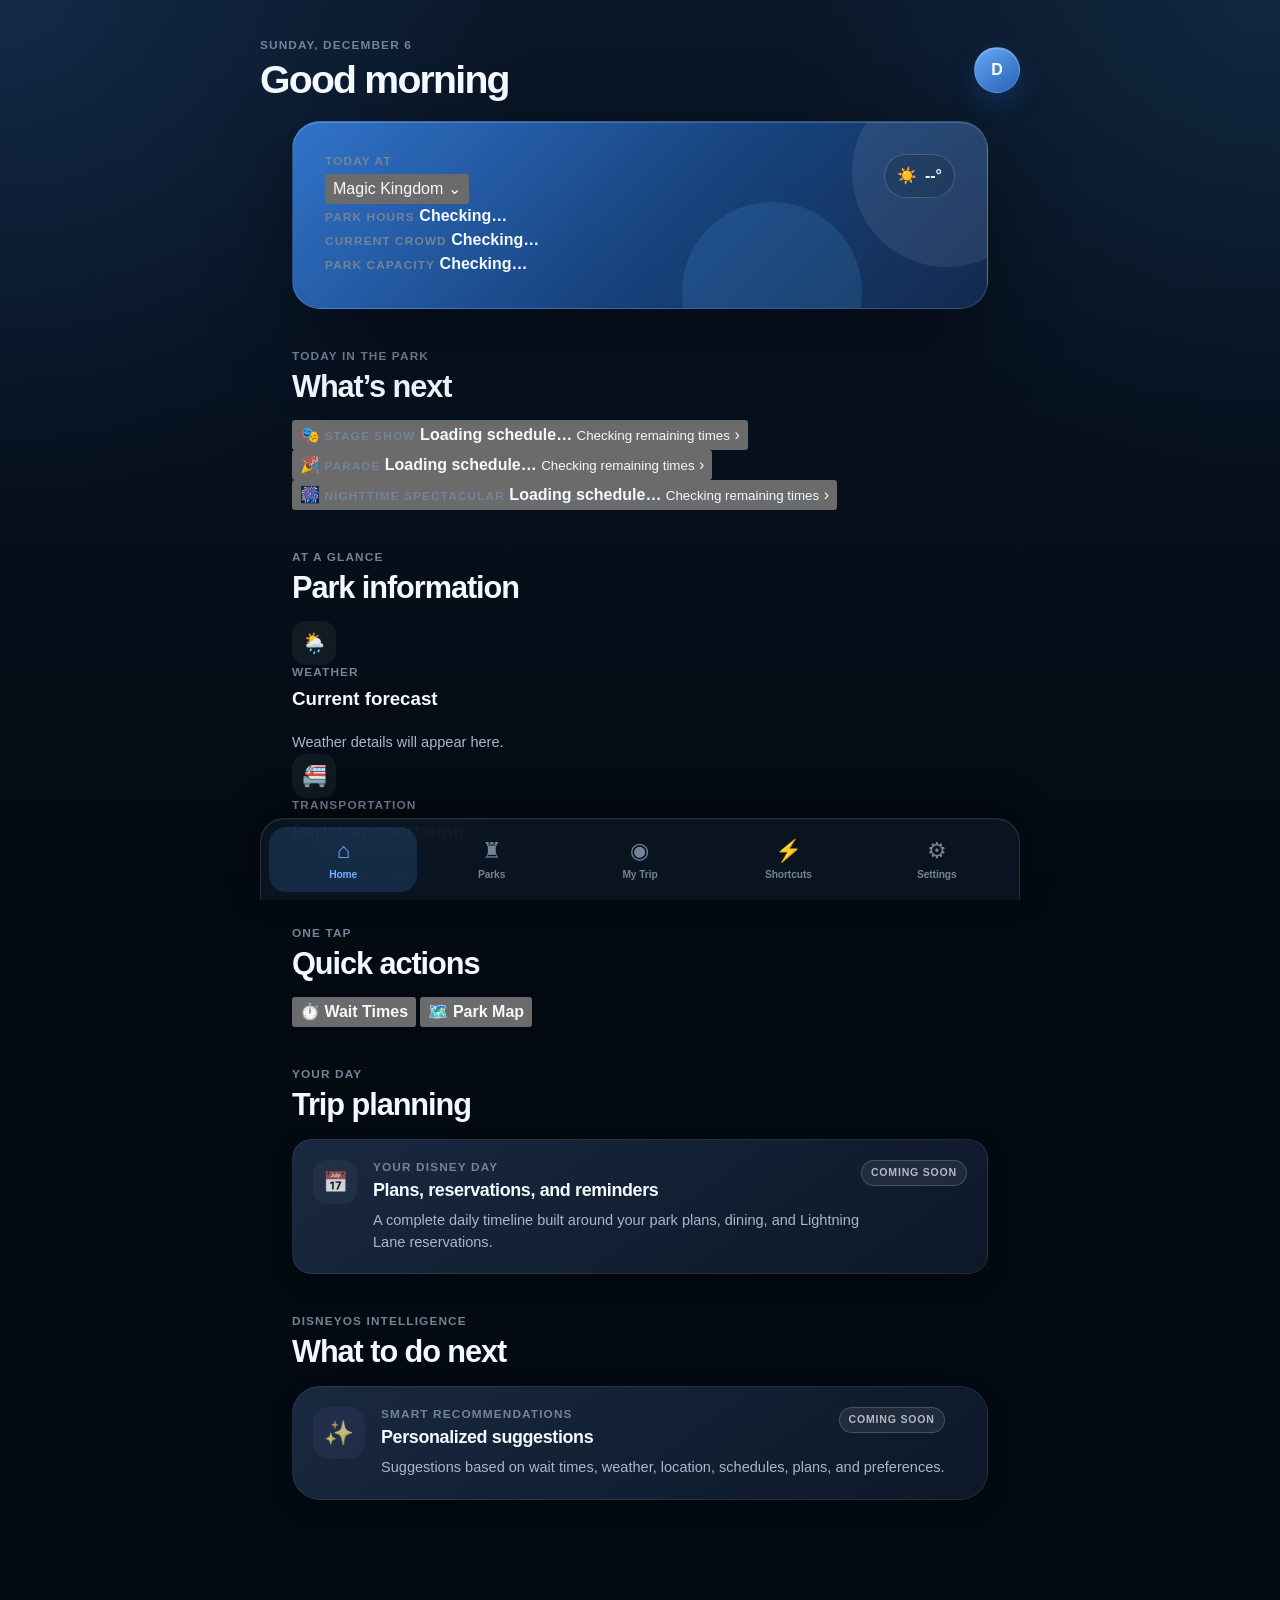
==== commit c5339ae3: "Update index.html" ====
--- a/index.html
+++ b/index.html
@@ -74,300 +74,201 @@
         data-page="home"
       >
 
-        <section class="hero-card">
+        <section class="hero-card home-hero-card">
 
           <div class="hero-card-top">
-
-            <div>
-              <p class="card-label">
-                Preferred park
-              </p>
-
-              <h2 id="current-park">
-                Magic Kingdom
-              </h2>
-            </div>
-
-            <span class="feature-state-badge live">
-              Live
-            </span>
-
-          </div>
-
-          <div class="hero-live-content">
-
-            <div>
-              <span class="metric-label">
-                Available now
-              </span>
-
-              <strong>
-                Live attraction wait times
-              </strong>
-            </div>
-
-            <button
-              class="primary-button hero-action-button"
-              type="button"
-              data-action="open-wait-times"
-            >
-              View wait times
-            </button>
-
+            <div>
+              <p class="card-label">Today at</p>
+              <button class="park-selector-button" type="button" id="home-park-selector" aria-haspopup="listbox">
+                <span id="current-park">Magic Kingdom</span>
+                <span aria-hidden="true">⌄</span>
+              </button>
+            </div>
+
+            <div class="weather-summary" aria-label="Current weather">
+              <span class="weather-icon" id="hero-weather-icon">☀️</span>
+              <span id="hero-temperature">--°</span>
+            </div>
+          </div>
+
+          <div class="hero-status-grid">
+            <div>
+              <span class="metric-label">Park hours</span>
+              <strong id="park-hours">Checking…</strong>
+            </div>
+            <div>
+              <span class="metric-label">Current crowd</span>
+              <strong id="current-crowd">Checking…</strong>
+            </div>
+            <div>
+              <span class="metric-label">Park capacity</span>
+              <strong id="park-capacity">Checking…</strong>
+            </div>
+          </div>
+
+          <div class="park-selector-panel" id="park-selector-panel" hidden>
+            <button type="button" data-home-park="Magic Kingdom">Magic Kingdom</button>
+            <button type="button" data-home-park="EPCOT">EPCOT</button>
+            <button type="button" data-home-park="Hollywood Studios">Hollywood Studios</button>
+            <button type="button" data-home-park="Animal Kingdom">Animal Kingdom</button>
           </div>
 
         </section>
 
         <section class="section-block">
-
           <div class="section-heading">
-
-            <div>
-              <p class="eyebrow">
-                Your day
-              </p>
-
-              <h2>
-                Trip planning
-              </h2>
-            </div>
-
-          </div>
-
-          <div class="card-grid">
-
-            <article class="info-card coming-soon-surface">
-
-              <div class="card-icon lightning-icon">
-                ⚡
-              </div>
-
-              <div class="card-content">
-
-                <div class="card-heading-row">
-
-                  <div>
-                    <p class="card-label">
-                      Planning feature
-                    </p>
-
-                    <h3>
-                      Lightning Lane
-                    </h3>
-                  </div>
-
-                  <span class="feature-state-badge coming-soon">
-                    Coming Soon
-                  </span>
-
+            <div>
+              <p class="eyebrow">Today in the park</p>
+              <h2>What’s next</h2>
+            </div>
+          </div>
+
+          <div class="schedule-card-list" id="schedule-card-list">
+            <article class="schedule-card">
+              <button class="schedule-card-toggle" type="button" aria-expanded="false">
+                <span class="schedule-card-icon">🎭</span>
+                <span class="schedule-card-copy">
+                  <span class="card-label">Stage show</span>
+                  <strong data-schedule-title>Loading schedule…</strong>
+                  <small data-schedule-next>Checking remaining times</small>
+                </span>
+                <span class="schedule-chevron">›</span>
+              </button>
+              <div class="schedule-card-details" hidden>
+                <p class="card-label">Remaining today</p>
+                <div data-schedule-times></div>
+              </div>
+            </article>
+
+            <article class="schedule-card">
+              <button class="schedule-card-toggle" type="button" aria-expanded="false">
+                <span class="schedule-card-icon">🎉</span>
+                <span class="schedule-card-copy">
+                  <span class="card-label">Parade</span>
+                  <strong data-schedule-title>Loading schedule…</strong>
+                  <small data-schedule-next>Checking remaining times</small>
+                </span>
+                <span class="schedule-chevron">›</span>
+              </button>
+              <div class="schedule-card-details" hidden>
+                <p class="card-label">Remaining today</p>
+                <div data-schedule-times></div>
+              </div>
+            </article>
+
+            <article class="schedule-card">
+              <button class="schedule-card-toggle" type="button" aria-expanded="false">
+                <span class="schedule-card-icon">🎆</span>
+                <span class="schedule-card-copy">
+                  <span class="card-label">Nighttime spectacular</span>
+                  <strong data-schedule-title>Loading schedule…</strong>
+                  <small data-schedule-next>Checking remaining times</small>
+                </span>
+                <span class="schedule-chevron">›</span>
+              </button>
+              <div class="schedule-card-details" hidden>
+                <p class="card-label">Remaining today</p>
+                <div data-schedule-times></div>
+              </div>
+            </article>
+          </div>
+        </section>
+
+        <section class="section-block">
+          <div class="section-heading">
+            <div>
+              <p class="eyebrow">At a glance</p>
+              <h2>Park information</h2>
+            </div>
+          </div>
+
+          <div class="home-info-grid">
+            <article class="home-info-card">
+              <div class="compact-card-icon">🌦️</div>
+              <div>
+                <p class="card-label">Weather</p>
+                <h3 id="weather-summary-title">Current forecast</h3>
+                <p class="secondary-detail" id="weather-summary-detail">Weather details will appear here.</p>
+              </div>
+            </article>
+
+            <article class="home-info-card">
+              <div class="compact-card-icon">🚝</div>
+              <div>
+                <p class="card-label">Transportation</p>
+                <h3 id="transportation-title">Park transportation</h3>
+                <p class="secondary-detail" id="transportation-detail">Available options will appear here.</p>
+              </div>
+            </article>
+          </div>
+        </section>
+
+        <section class="section-block">
+          <div class="section-heading">
+            <div>
+              <p class="eyebrow">One tap</p>
+              <h2>Quick actions</h2>
+            </div>
+          </div>
+
+          <div class="quick-action-grid">
+            <button class="quick-action-card" type="button" data-action="open-wait-times">
+              <span>⏱️</span>
+              <strong>Wait Times</strong>
+            </button>
+            <button class="quick-action-card" type="button" id="park-map-button">
+              <span>🗺️</span>
+              <strong>Park Map</strong>
+            </button>
+          </div>
+        </section>
+
+        <section class="section-block">
+          <div class="section-heading">
+            <div>
+              <p class="eyebrow">Your day</p>
+              <h2>Trip planning</h2>
+            </div>
+          </div>
+
+          <article class="info-card coming-soon-surface">
+            <div class="card-icon">📅</div>
+            <div class="card-content">
+              <div class="card-heading-row">
+                <div>
+                  <p class="card-label">Your Disney Day</p>
+                  <h3>Plans, reservations, and reminders</h3>
                 </div>
-
-                <p class="secondary-detail">
-                  Reservation details and return-window reminders.
-                </p>
-
-              </div>
-
-            </article>
-
-            <article class="info-card coming-soon-surface">
-
-              <div class="card-icon dining-icon">
-                🍽️
-              </div>
-
-              <div class="card-content">
-
-                <div class="card-heading-row">
-
-                  <div>
-                    <p class="card-label">
-                      Planning feature
-                    </p>
-
-                    <h3>
-                      Dining
-                    </h3>
-                  </div>
-
-                  <span class="feature-state-badge coming-soon">
-                    Coming Soon
-                  </span>
-
-                </div>
-
-                <p class="secondary-detail">
-                  Reservations, mobile ordering, and dining reminders.
-                </p>
-
-              </div>
-
-            </article>
-
-          </div>
-
+                <span class="feature-state-badge coming-soon">Coming Soon</span>
+              </div>
+              <p class="secondary-detail">A complete daily timeline built around your park plans, dining, and Lightning Lane reservations.</p>
+            </div>
+          </article>
         </section>
 
         <section class="section-block">
-
           <div class="section-heading">
-
-            <div>
-              <p class="eyebrow">
-                DisneyOS intelligence
-              </p>
-
-              <h2>
-                What to do next
-              </h2>
-            </div>
-
+            <div>
+              <p class="eyebrow">DisneyOS intelligence</p>
+              <h2>What to do next</h2>
+            </div>
           </div>
 
           <article class="recommendation-card coming-soon-surface">
-
             <div class="recommendation-main">
-
-              <div class="recommendation-icon">
-                ✨
-              </div>
-
+              <div class="recommendation-icon">✨</div>
               <div>
                 <div class="card-heading-row">
                   <div>
-                    <p class="card-label">
-                      Recommendation engine
-                    </p>
-
-                    <h3>
-                      Personalized suggestions
-                    </h3>
+                    <p class="card-label">Smart recommendations</p>
+                    <h3>Personalized suggestions</h3>
                   </div>
-
-                  <span class="feature-state-badge coming-soon">
-                    Coming Soon
-                  </span>
+                  <span class="feature-state-badge coming-soon">Coming Soon</span>
                 </div>
-
-                <p class="secondary-detail">
-                  Suggestions based on wait times, location, plans, and preferences.
-                </p>
-              </div>
-
-            </div>
-
+                <p class="secondary-detail">Suggestions based on wait times, weather, location, schedules, plans, and preferences.</p>
+              </div>
+            </div>
           </article>
-
-        </section>
-
-        <section class="section-block">
-
-          <div class="section-heading">
-
-            <div>
-              <p class="eyebrow">
-                At a glance
-              </p>
-
-              <h2>
-                Park information
-              </h2>
-            </div>
-
-          </div>
-
-          <div class="compact-grid">
-
-            <article class="compact-card coming-soon-surface">
-
-              <div class="compact-card-icon">
-                🌦️
-              </div>
-
-              <div class="coming-soon-card-copy">
-                <p class="card-label">
-                  Weather
-                </p>
-
-                <h3>
-                  Park forecasts
-                </h3>
-              </div>
-
-              <span class="feature-state-badge coming-soon">
-                Coming Soon
-              </span>
-
-            </article>
-
-            <article class="compact-card coming-soon-surface">
-
-              <div class="compact-card-icon">
-                🚝
-              </div>
-
-              <div class="coming-soon-card-copy">
-                <p class="card-label">
-                  Transportation
-                </p>
-
-                <h3>
-                  Travel guidance
-                </h3>
-              </div>
-
-              <span class="feature-state-badge coming-soon">
-                Coming Soon
-              </span>
-
-            </article>
-
-            <article class="compact-card coming-soon-surface">
-
-              <div class="compact-card-icon">
-                📷
-              </div>
-
-              <div class="coming-soon-card-copy">
-                <p class="card-label">
-                  PhotoPass
-                </p>
-
-                <h3>
-                  Photo access
-                </h3>
-              </div>
-
-              <span class="feature-state-badge coming-soon">
-                Coming Soon
-              </span>
-
-            </article>
-
-            <article class="compact-card coming-soon-surface">
-
-              <div class="compact-card-icon">
-                🎭
-              </div>
-
-              <div class="coming-soon-card-copy">
-                <p class="card-label">
-                  Entertainment
-                </p>
-
-                <h3>
-                  Show schedules
-                </h3>
-              </div>
-
-              <span class="feature-state-badge coming-soon">
-                Coming Soon
-              </span>
-
-            </article>
-
-          </div>
-
         </section>
 
       </section>
@@ -411,10 +312,6 @@
                       Magic Kingdom
                     </h3>
                   </div>
-
-                  <span class="feature-state-badge live">
-                    Live
-                  </span>
                 </div>
 
                 <p class="secondary-detail">
@@ -449,10 +346,6 @@
                       EPCOT
                     </h3>
                   </div>
-
-                  <span class="feature-state-badge live">
-                    Live
-                  </span>
                 </div>
 
                 <p class="secondary-detail">
@@ -487,10 +380,6 @@
                       Hollywood Studios
                     </h3>
                   </div>
-
-                  <span class="feature-state-badge live">
-                    Live
-                  </span>
                 </div>
 
                 <p class="secondary-detail">
@@ -525,10 +414,6 @@
                       Animal Kingdom
                     </h3>
                   </div>
-
-                  <span class="feature-state-badge live">
-                    Live
-                  </span>
                 </div>
 
                 <p class="secondary-detail">
@@ -827,10 +712,6 @@
                 <strong>DisneyOS version</strong>
                 <small>1.2.0 Preview</small>
               </span>
-
-              <span class="feature-state-badge live">
-                Live
-              </span>
             </div>
 
           </div>
--- a/css/styles.css
+++ b/css/styles.css
@@ -1160,33 +1160,35 @@
 .bottom-navigation {
   position: fixed;
   z-index: 100;
-  right: 12px;
-  bottom: calc(10px + env(safe-area-inset-bottom));
-  left: 12px;
+  left: 50%;
+  bottom: 0;
 
   display: grid;
   grid-template-columns: repeat(5, minmax(0, 1fr));
 
-  width: min(
-    calc(100% - 24px),
-    calc(var(--content-width) - 24px)
-  );
-
+  width: min(100%, var(--content-width));
   min-height: var(--navigation-height);
-  margin: 0 auto;
-  padding: 8px;
+
+  margin: 0;
+  padding:
+    8px
+    8px
+    calc(8px + env(safe-area-inset-bottom));
 
   border: 1px solid rgba(255, 255, 255, 0.11);
-  border-radius: 24px;
-
-  background: rgba(11, 21, 34, 0.82);
+  border-bottom: 0;
+  border-radius: 24px 24px 0 0;
+
+  background: rgba(11, 21, 34, 0.92);
 
   box-shadow:
-    0 22px 60px rgba(0, 0, 0, 0.44),
+    0 -10px 34px rgba(0, 0, 0, 0.36),
     inset 0 1px 0 rgba(255, 255, 255, 0.06);
 
   backdrop-filter: blur(22px) saturate(145%);
   -webkit-backdrop-filter: blur(22px) saturate(145%);
+
+  transform: translateX(-50%);
 }
 
 .nav-button {
@@ -1354,3 +1356,183 @@
     transition-duration: 0.01ms !important;
   }
 }
+
+/* ---------------------------------------------------------
+   Feature state system
+   --------------------------------------------------------- */
+
+.feature-state-badge {
+  display: inline-flex;
+  flex: 0 0 auto;
+  align-items: center;
+  justify-content: center;
+
+  min-height: 26px;
+  padding: 5px 9px;
+
+  border: 1px solid transparent;
+  border-radius: var(--radius-pill);
+
+  font-size: 0.66rem;
+  font-weight: 800;
+  letter-spacing: 0.075em;
+  line-height: 1;
+  text-transform: uppercase;
+  white-space: nowrap;
+}
+
+.feature-state-badge.live {
+  border-color: rgba(81, 168, 255, 0.28);
+  background: rgba(65, 148, 255, 0.16);
+  color: #8ec7ff;
+}
+
+.feature-state-badge.coming-soon {
+  border-color: rgba(255, 255, 255, 0.17);
+  background: rgba(255, 255, 255, 0.075);
+  color: rgba(234, 240, 249, 0.72);
+}
+
+.coming-soon-surface {
+  border-color: rgba(255, 255, 255, 0.08);
+}
+
+.coming-soon-surface .card-icon,
+.coming-soon-surface .compact-card-icon,
+.coming-soon-surface .recommendation-icon {
+  filter: saturate(0.5);
+  opacity: 0.82;
+}
+
+.hero-live-content {
+  position: relative;
+  z-index: 1;
+
+  display: flex;
+  align-items: flex-end;
+  justify-content: space-between;
+  gap: var(--space-5);
+
+  margin-top: var(--space-7);
+  padding-top: var(--space-5);
+
+  border-top: 1px solid rgba(255, 255, 255, 0.16);
+}
+
+.hero-live-content > div {
+  display: flex;
+  flex-direction: column;
+  gap: 4px;
+}
+
+.hero-live-content strong {
+  font-size: 1rem;
+}
+
+.hero-action-button {
+  flex: 0 0 auto;
+  margin-top: 0;
+}
+
+.coming-soon-card-copy {
+  min-width: 0;
+  flex: 1;
+}
+
+.compact-card > .feature-state-badge {
+  margin-left: auto;
+}
+
+.park-card-heading {
+  display: flex;
+  align-items: flex-start;
+  justify-content: space-between;
+  gap: var(--space-4);
+}
+
+.park-live-button {
+  position: relative;
+  z-index: 2;
+
+  width: 100%;
+  min-height: 46px;
+  padding: 11px 15px;
+
+  border: 1px solid rgba(134, 195, 255, 0.3);
+  border-radius: 14px;
+
+  background: rgba(37, 116, 211, 0.88);
+  box-shadow: 0 8px 24px rgba(8, 34, 70, 0.28);
+
+  color: #ffffff;
+  font-weight: 760;
+}
+
+.park-live-button:active {
+  transform: scale(0.98);
+}
+
+.menu-card-coming-soon,
+.settings-row-coming-soon {
+  cursor: default;
+}
+
+.menu-card-coming-soon {
+  grid-template-columns: auto minmax(0, 1fr) auto;
+}
+
+.menu-card-coming-soon:hover {
+  border-color: var(--border);
+  background:
+    linear-gradient(
+      145deg,
+      rgba(27, 44, 67, 0.93),
+      rgba(13, 25, 41, 0.95)
+    );
+}
+
+.menu-card-coming-soon:active,
+.settings-row-coming-soon:active {
+  transform: none;
+}
+
+.menu-card-coming-soon .menu-card-icon,
+.settings-row-coming-soon > span:first-child {
+  filter: saturate(0.6);
+  opacity: 0.82;
+}
+
+.settings-row-coming-soon > .feature-state-badge,
+.static-row > .feature-state-badge {
+  color: inherit;
+  font-size: 0.66rem;
+}
+
+@media (max-width: 430px) {
+  .hero-live-content {
+    align-items: stretch;
+    flex-direction: column;
+  }
+
+  .hero-action-button {
+    width: 100%;
+  }
+
+  .compact-card {
+    align-items: flex-start;
+  }
+
+  .compact-card > .feature-state-badge {
+    margin-top: 2px;
+  }
+
+  .menu-card-coming-soon {
+    gap: var(--space-3);
+  }
+
+  .menu-card-coming-soon .feature-state-badge {
+    max-width: 78px;
+    white-space: normal;
+    text-align: center;
+  }
+}
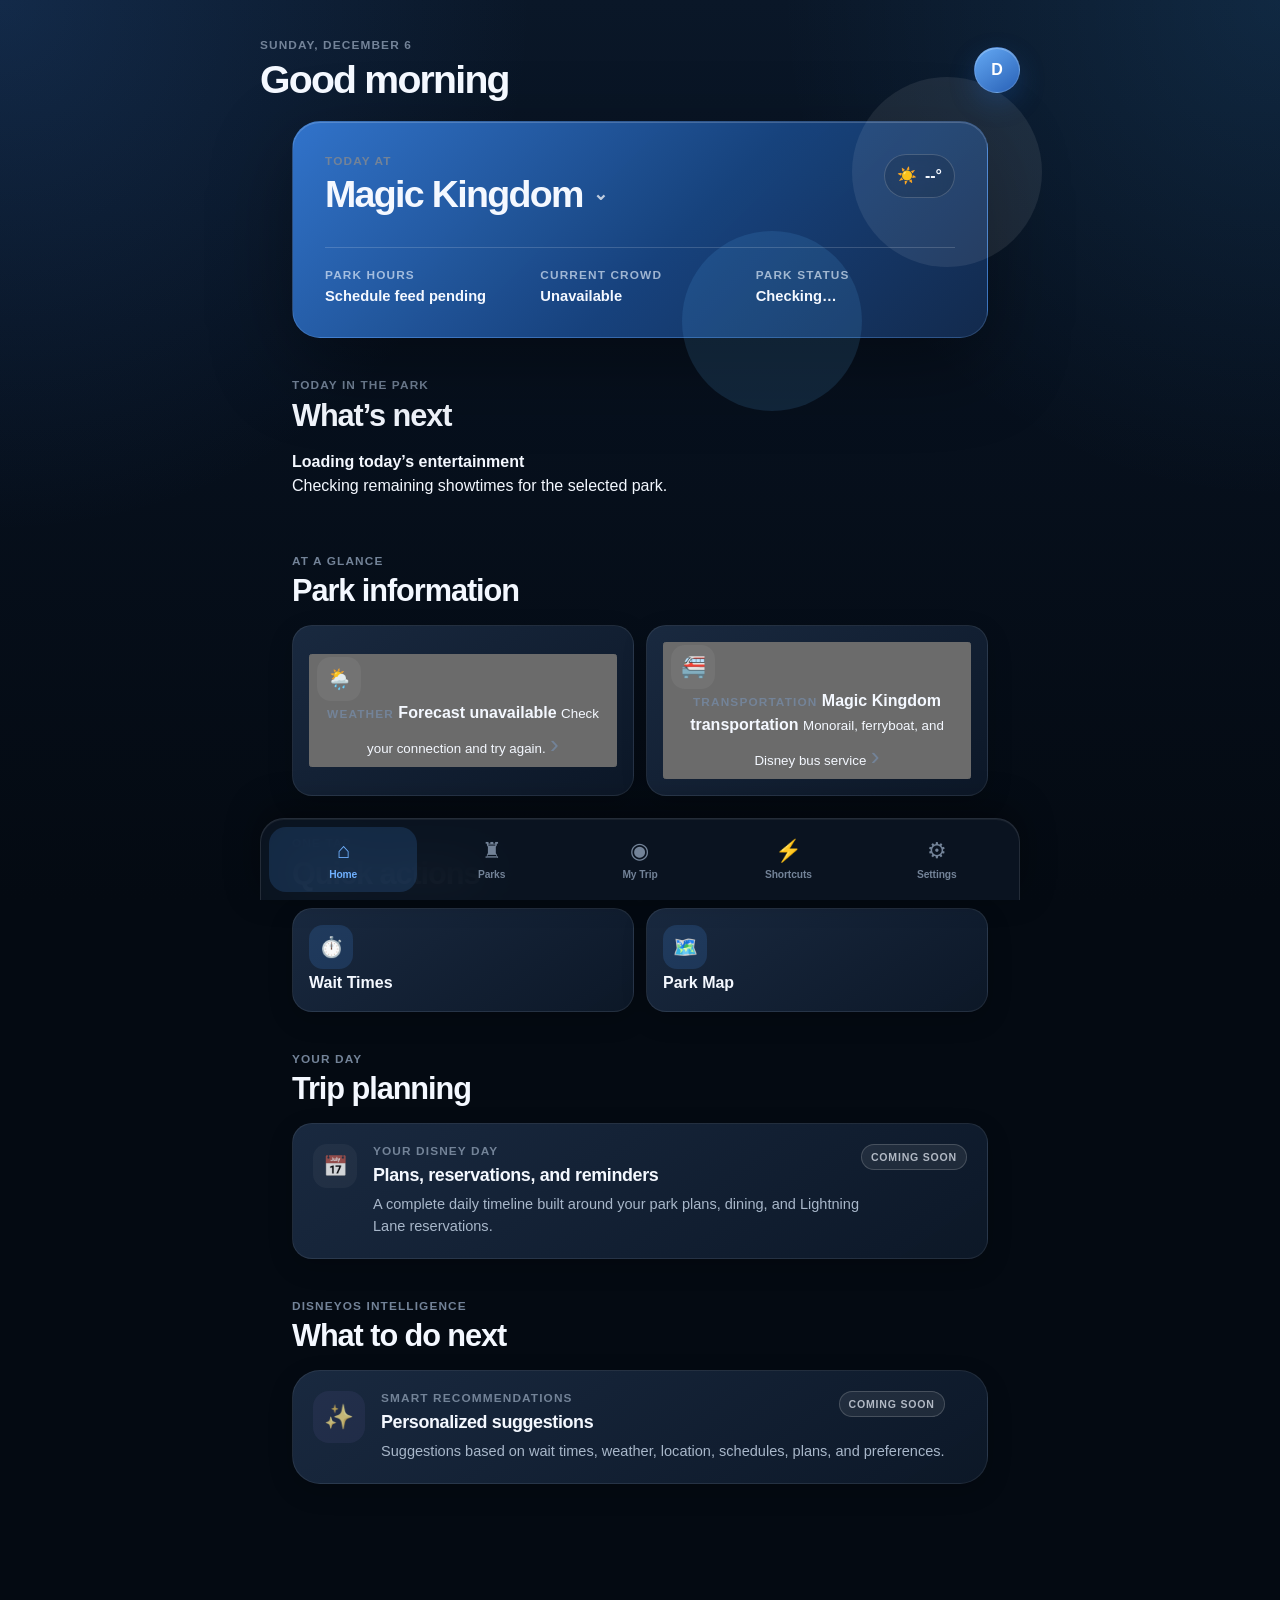
==== commit 8f626720: "Update index.html" ====
--- a/index.html
+++ b/index.html
@@ -101,8 +101,8 @@
               <strong id="current-crowd">Checking…</strong>
             </div>
             <div>
-              <span class="metric-label">Park capacity</span>
-              <strong id="park-capacity">Checking…</strong>
+              <span class="metric-label">Park status</span>
+              <strong id="park-status">Checking…</strong>
             </div>
           </div>
 
@@ -124,80 +124,52 @@
           </div>
 
           <div class="schedule-card-list" id="schedule-card-list">
-            <article class="schedule-card">
-              <button class="schedule-card-toggle" type="button" aria-expanded="false">
-                <span class="schedule-card-icon">🎭</span>
-                <span class="schedule-card-copy">
-                  <span class="card-label">Stage show</span>
-                  <strong data-schedule-title>Loading schedule…</strong>
-                  <small data-schedule-next>Checking remaining times</small>
+            <article class="schedule-loading-card" id="schedule-loading-card">
+              <div class="loading-spinner" aria-hidden="true"></div>
+              <div>
+                <strong>Loading today’s entertainment</strong>
+                <p>Checking remaining showtimes for the selected park.</p>
+              </div>
+            </article>
+          </div>
+        </section>
+
+        <section class="section-block">
+          <div class="section-heading">
+            <div>
+              <p class="eyebrow">At a glance</p>
+              <h2>Park information</h2>
+            </div>
+          </div>
+
+          <div class="home-info-grid">
+            <article class="home-info-card expandable-info-card" id="weather-card">
+              <button class="info-card-toggle" type="button" aria-expanded="false">
+                <span class="compact-card-icon" id="weather-card-icon">🌦️</span>
+                <span class="info-card-copy">
+                  <span class="card-label">Weather</span>
+                  <strong id="weather-summary-title">Loading forecast…</strong>
+                  <small id="weather-summary-detail">Checking current conditions</small>
                 </span>
                 <span class="schedule-chevron">›</span>
               </button>
-              <div class="schedule-card-details" hidden>
-                <p class="card-label">Remaining today</p>
-                <div data-schedule-times></div>
+              <div class="info-card-details" hidden>
+                <div class="weather-detail-grid" id="weather-detail-grid"></div>
               </div>
             </article>
 
-            <article class="schedule-card">
-              <button class="schedule-card-toggle" type="button" aria-expanded="false">
-                <span class="schedule-card-icon">🎉</span>
-                <span class="schedule-card-copy">
-                  <span class="card-label">Parade</span>
-                  <strong data-schedule-title>Loading schedule…</strong>
-                  <small data-schedule-next>Checking remaining times</small>
+            <article class="home-info-card expandable-info-card" id="transportation-card">
+              <button class="info-card-toggle" type="button" aria-expanded="false">
+                <span class="compact-card-icon">🚝</span>
+                <span class="info-card-copy">
+                  <span class="card-label">Transportation</span>
+                  <strong id="transportation-title">Loading options…</strong>
+                  <small id="transportation-detail">Checking routes for this park</small>
                 </span>
                 <span class="schedule-chevron">›</span>
               </button>
-              <div class="schedule-card-details" hidden>
-                <p class="card-label">Remaining today</p>
-                <div data-schedule-times></div>
-              </div>
-            </article>
-
-            <article class="schedule-card">
-              <button class="schedule-card-toggle" type="button" aria-expanded="false">
-                <span class="schedule-card-icon">🎆</span>
-                <span class="schedule-card-copy">
-                  <span class="card-label">Nighttime spectacular</span>
-                  <strong data-schedule-title>Loading schedule…</strong>
-                  <small data-schedule-next>Checking remaining times</small>
-                </span>
-                <span class="schedule-chevron">›</span>
-              </button>
-              <div class="schedule-card-details" hidden>
-                <p class="card-label">Remaining today</p>
-                <div data-schedule-times></div>
-              </div>
-            </article>
-          </div>
-        </section>
-
-        <section class="section-block">
-          <div class="section-heading">
-            <div>
-              <p class="eyebrow">At a glance</p>
-              <h2>Park information</h2>
-            </div>
-          </div>
-
-          <div class="home-info-grid">
-            <article class="home-info-card">
-              <div class="compact-card-icon">🌦️</div>
-              <div>
-                <p class="card-label">Weather</p>
-                <h3 id="weather-summary-title">Current forecast</h3>
-                <p class="secondary-detail" id="weather-summary-detail">Weather details will appear here.</p>
-              </div>
-            </article>
-
-            <article class="home-info-card">
-              <div class="compact-card-icon">🚝</div>
-              <div>
-                <p class="card-label">Transportation</p>
-                <h3 id="transportation-title">Park transportation</h3>
-                <p class="secondary-detail" id="transportation-detail">Available options will appear here.</p>
+              <div class="info-card-details" hidden>
+                <div class="transportation-list" id="transportation-list"></div>
               </div>
             </article>
           </div>
--- a/css/styles.css
+++ b/css/styles.css
@@ -1536,3 +1536,259 @@
     text-align: center;
   }
 }
+/* ---------------------------------------------------------
+   DisneyOS v1.3 home dashboard
+   --------------------------------------------------------- */
+
+.home-hero-card {
+  overflow: visible;
+}
+
+.park-selector-button {
+  display: inline-flex;
+  align-items: center;
+  gap: 10px;
+  max-width: 100%;
+  padding: 0;
+  border: 0;
+  background: transparent;
+  color: var(--text-primary);
+  font-size: clamp(1.75rem, 7vw, 2.35rem);
+  font-weight: 760;
+  line-height: 1.1;
+  letter-spacing: -0.045em;
+  text-align: left;
+}
+
+.park-selector-button span:last-child {
+  color: rgba(255, 255, 255, 0.72);
+  font-size: 1.1rem;
+}
+
+.hero-status-grid {
+  position: relative;
+  z-index: 1;
+  display: grid;
+  grid-template-columns: repeat(3, minmax(0, 1fr));
+  gap: var(--space-4);
+  margin-top: var(--space-7);
+  padding-top: var(--space-5);
+  border-top: 1px solid rgba(255, 255, 255, 0.16);
+}
+
+.hero-status-grid div {
+  display: flex;
+  min-width: 0;
+  flex-direction: column;
+  gap: 4px;
+}
+
+.hero-status-grid .metric-label {
+  color: rgba(232, 243, 255, 0.65);
+}
+
+.hero-status-grid strong {
+  font-size: 0.92rem;
+  line-height: 1.25;
+}
+
+.park-selector-panel {
+  position: absolute;
+  z-index: 20;
+  top: calc(100% - 14px);
+  right: var(--space-5);
+  left: var(--space-5);
+  overflow: hidden;
+  border: 1px solid var(--border-strong);
+  border-radius: var(--radius-medium);
+  background: rgba(10, 22, 37, 0.98);
+  box-shadow: var(--shadow-large);
+  backdrop-filter: blur(22px);
+  -webkit-backdrop-filter: blur(22px);
+}
+
+.park-selector-panel button {
+  width: 100%;
+  min-height: 52px;
+  padding: 12px 16px;
+  border: 0;
+  border-bottom: 1px solid var(--border);
+  background: transparent;
+  text-align: left;
+}
+
+.park-selector-panel button:last-child {
+  border-bottom: 0;
+}
+
+.park-selector-panel button:active {
+  background: var(--surface-hover);
+}
+
+.schedule-card-list {
+  display: grid;
+  gap: var(--space-3);
+}
+
+.schedule-card,
+.home-info-card,
+.quick-action-card {
+  border: 1px solid var(--border);
+  background: linear-gradient(145deg, rgba(27, 44, 67, 0.93), rgba(13, 25, 41, 0.95));
+  box-shadow: var(--shadow-small);
+}
+
+.schedule-card {
+  overflow: hidden;
+  border-radius: var(--radius-medium);
+}
+
+.schedule-card-toggle {
+  display: grid;
+  grid-template-columns: auto minmax(0, 1fr) auto;
+  align-items: center;
+  gap: var(--space-4);
+  width: 100%;
+  min-height: 88px;
+  padding: var(--space-4);
+  border: 0;
+  background: transparent;
+  text-align: left;
+}
+
+.schedule-card-icon {
+  display: grid;
+  place-items: center;
+  width: 46px;
+  height: 46px;
+  border-radius: 15px;
+  background: var(--surface-soft);
+  font-size: 1.3rem;
+}
+
+.schedule-card-copy {
+  display: flex;
+  min-width: 0;
+  flex-direction: column;
+  gap: 2px;
+}
+
+.schedule-card-copy .card-label {
+  margin: 0;
+}
+
+.schedule-card-copy strong {
+  overflow: hidden;
+  font-size: 1rem;
+  text-overflow: ellipsis;
+  white-space: nowrap;
+}
+
+.schedule-card-copy small {
+  color: var(--text-secondary);
+  font-size: 0.82rem;
+}
+
+.schedule-chevron {
+  color: var(--text-muted);
+  font-size: 1.65rem;
+  transition: transform 160ms ease;
+}
+
+.schedule-card.expanded .schedule-chevron {
+  transform: rotate(90deg);
+}
+
+.schedule-card-details {
+  padding: 0 var(--space-4) var(--space-4) 78px;
+  border-top: 1px solid var(--border);
+}
+
+.schedule-card-details .card-label {
+  margin: var(--space-4) 0 var(--space-3);
+}
+
+.schedule-time-pill {
+  display: inline-flex;
+  margin: 0 8px 8px 0;
+  padding: 7px 10px;
+  border: 1px solid rgba(79, 156, 255, 0.18);
+  border-radius: var(--radius-pill);
+  background: var(--primary-soft);
+  font-size: 0.84rem;
+  font-weight: 700;
+}
+
+.schedule-empty-state {
+  margin: 0;
+  color: var(--text-secondary);
+  font-size: 0.88rem;
+}
+
+.home-info-grid,
+.quick-action-grid {
+  display: grid;
+  grid-template-columns: repeat(2, minmax(0, 1fr));
+  gap: var(--space-3);
+}
+
+.home-info-card {
+  display: flex;
+  align-items: center;
+  gap: var(--space-4);
+  min-height: 112px;
+  padding: var(--space-4);
+  border-radius: var(--radius-medium);
+}
+
+.home-info-card h3 {
+  margin-bottom: 3px;
+  font-size: 1rem;
+}
+
+.quick-action-card {
+  display: flex;
+  min-height: 104px;
+  flex-direction: column;
+  align-items: flex-start;
+  justify-content: space-between;
+  padding: var(--space-4);
+  border-radius: var(--radius-medium);
+  text-align: left;
+}
+
+.quick-action-card span {
+  display: grid;
+  place-items: center;
+  width: 44px;
+  height: 44px;
+  border-radius: 14px;
+  background: var(--primary-soft);
+  font-size: 1.25rem;
+}
+
+.quick-action-card:active {
+  transform: scale(0.975);
+}
+
+@media (max-width: 520px) {
+  .hero-status-grid {
+    grid-template-columns: 1fr;
+    gap: 12px;
+  }
+
+  .hero-status-grid div {
+    display: grid;
+    grid-template-columns: minmax(0, 1fr) auto;
+    align-items: baseline;
+    gap: 12px;
+  }
+
+  .hero-status-grid strong {
+    text-align: right;
+  }
+
+  .home-info-grid {
+    grid-template-columns: 1fr;
+  }
+}
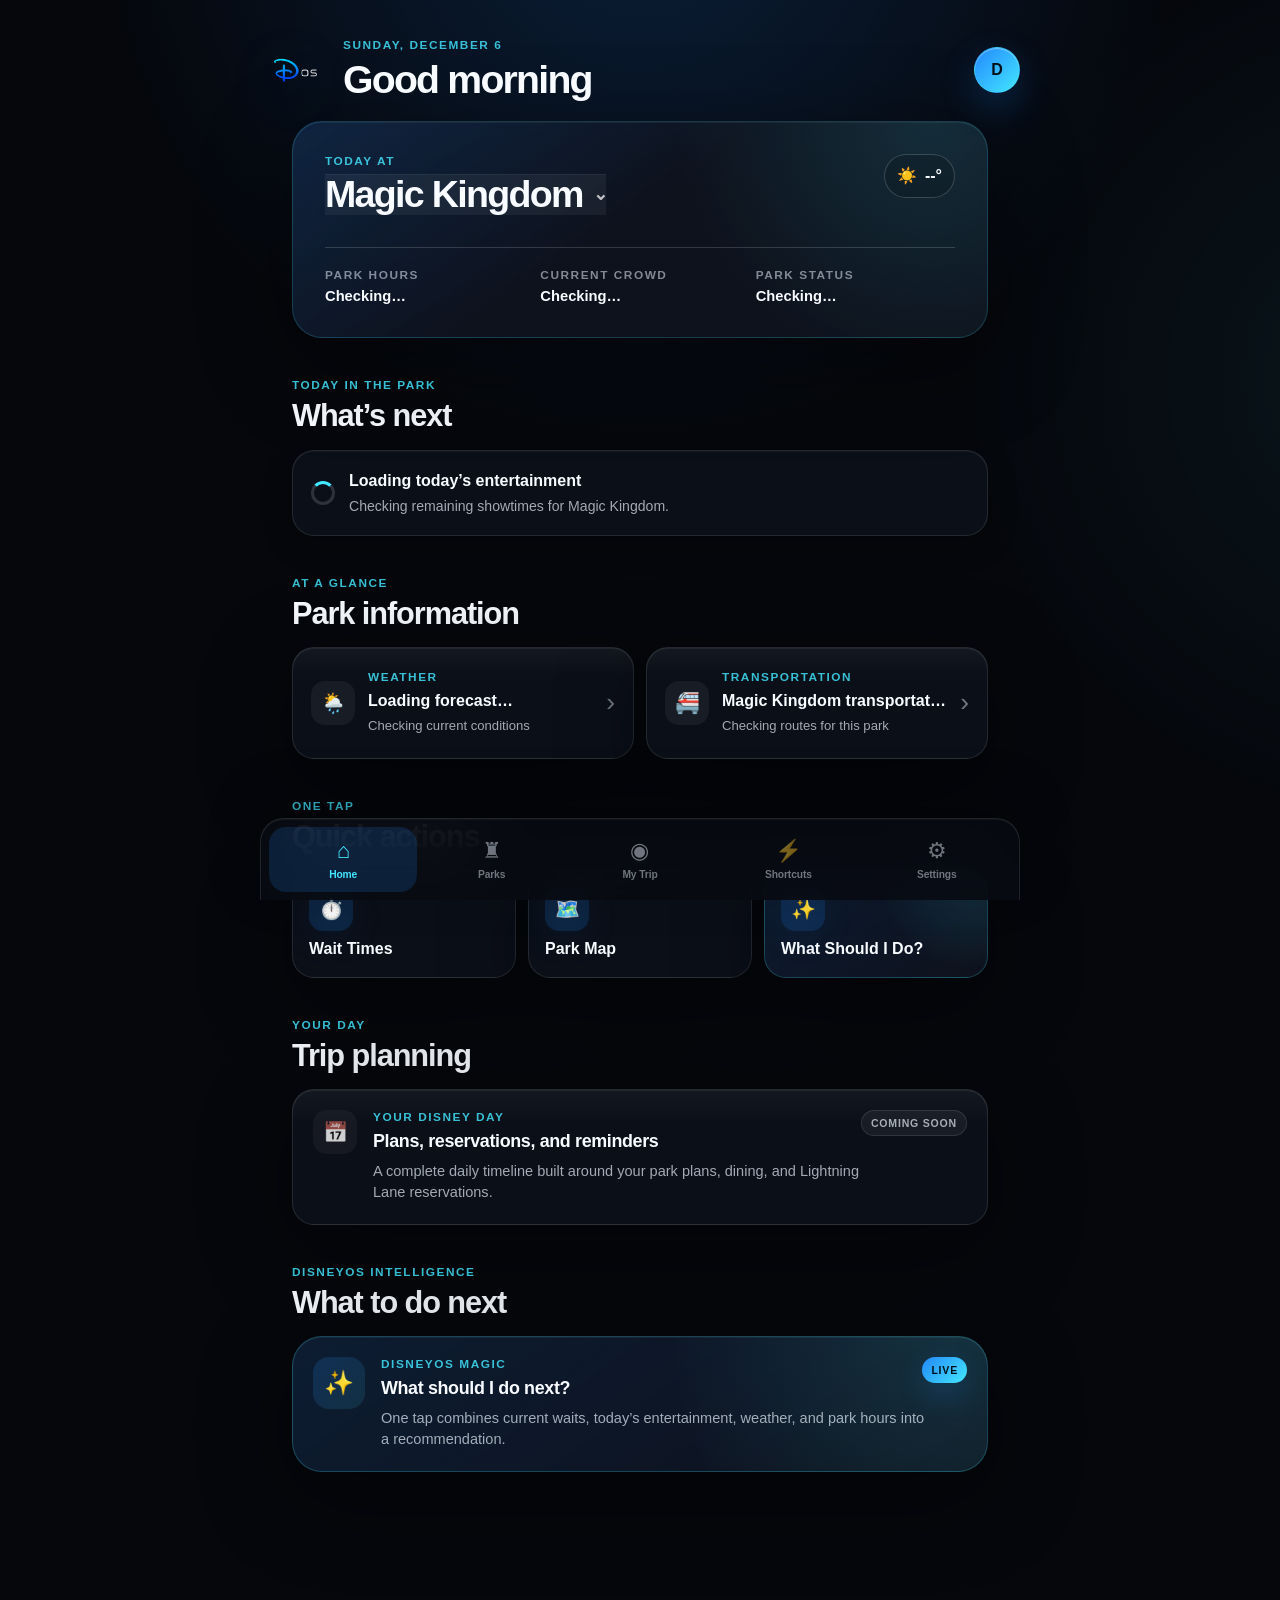
==== commit 9bde73f4: "Add files via upload" ====
--- a/index.html
+++ b/index.html
@@ -1,734 +1,35 @@
-<!DOCTYPE html>
+<!doctype html>
 <html lang="en">
 <head>
-  <meta charset="UTF-8">
-
-  <meta
-    name="viewport"
-    content="width=device-width, initial-scale=1, viewport-fit=cover"
-  >
-
-  <meta
-    name="description"
-    content="DisneyOS is an intelligent Disney trip companion."
-  >
-
-  <meta name="theme-color" content="#07111f">
-
+  <meta charset="utf-8">
+  <meta name="viewport" content="width=device-width,initial-scale=1,viewport-fit=cover">
+  <meta name="theme-color" content="#05070c">
   <title>DisneyOS</title>
-
-  <link rel="manifest" href="manifest.json">
-  <link rel="stylesheet" href="css/styles.css">
-
-  <link
-    rel="icon"
-    type="image/png"
-    href="assets/icons/icon-192.png"
-  >
-
-  <link
-    rel="apple-touch-icon"
-    href="assets/icons/icon-192.png"
-  >
+  <link rel="icon" type="image/png" sizes="16x16" href="assets/favicon-16.png">
+  <link rel="icon" type="image/png" sizes="32x32" href="assets/favicon-32.png">
+  <link rel="apple-touch-icon" href="assets/apple-touch-icon.png">
+  <style>
+    :root{color-scheme:dark}html,body{margin:0;min-height:100%;background:#05070c}body{display:grid;place-items:center}.mark{width:72px;height:72px;object-fit:contain;opacity:0;animation:reveal .18s ease .18s forwards;filter:drop-shadow(0 12px 30px rgba(35,136,255,.24))}@keyframes reveal{to{opacity:1}}@media(prefers-reduced-motion:reduce){.mark{animation:none;opacity:1}}
+  </style>
 </head>
-
 <body>
-
-  <div class="app-shell">
-
-    <header class="app-header">
-
-      <div class="header-content">
-
-        <div>
-          <p class="eyebrow" id="current-date">
-            Wednesday, July 29
-          </p>
-
-          <h1 id="greeting">
-            Good morning
-          </h1>
-        </div>
-
-        <button
-          class="profile-button"
-          type="button"
-          aria-label="Open profile"
-        >
-          <span id="profile-initial">
-            D
-          </span>
-        </button>
-
-      </div>
-
-    </header>
-
-    <main class="app-content">
-
-      <!-- HOME -->
-
-      <section
-        class="page active"
-        id="home-page"
-        data-page="home"
-      >
-
-        <section class="hero-card home-hero-card">
-
-          <div class="hero-card-top">
-            <div>
-              <p class="card-label">Today at</p>
-              <button class="park-selector-button" type="button" id="home-park-selector" aria-haspopup="listbox">
-                <span id="current-park">Magic Kingdom</span>
-                <span aria-hidden="true">⌄</span>
-              </button>
-            </div>
-
-            <div class="weather-summary" aria-label="Current weather">
-              <span class="weather-icon" id="hero-weather-icon">☀️</span>
-              <span id="hero-temperature">--°</span>
-            </div>
-          </div>
-
-          <div class="hero-status-grid">
-            <div>
-              <span class="metric-label">Park hours</span>
-              <strong id="park-hours">Checking…</strong>
-            </div>
-            <div>
-              <span class="metric-label">Current crowd</span>
-              <strong id="current-crowd">Checking…</strong>
-            </div>
-            <div>
-              <span class="metric-label">Park status</span>
-              <strong id="park-status">Checking…</strong>
-            </div>
-          </div>
-
-          <div class="park-selector-panel" id="park-selector-panel" hidden>
-            <button type="button" data-home-park="Magic Kingdom">Magic Kingdom</button>
-            <button type="button" data-home-park="EPCOT">EPCOT</button>
-            <button type="button" data-home-park="Hollywood Studios">Hollywood Studios</button>
-            <button type="button" data-home-park="Animal Kingdom">Animal Kingdom</button>
-          </div>
-
-        </section>
-
-        <section class="section-block">
-          <div class="section-heading">
-            <div>
-              <p class="eyebrow">Today in the park</p>
-              <h2>What’s next</h2>
-            </div>
-          </div>
-
-          <div class="schedule-card-list" id="schedule-card-list">
-            <article class="schedule-loading-card" id="schedule-loading-card">
-              <div class="loading-spinner" aria-hidden="true"></div>
-              <div>
-                <strong>Loading today’s entertainment</strong>
-                <p>Checking remaining showtimes for the selected park.</p>
-              </div>
-            </article>
-          </div>
-        </section>
-
-        <section class="section-block">
-          <div class="section-heading">
-            <div>
-              <p class="eyebrow">At a glance</p>
-              <h2>Park information</h2>
-            </div>
-          </div>
-
-          <div class="home-info-grid">
-            <article class="home-info-card expandable-info-card" id="weather-card">
-              <button class="info-card-toggle" type="button" aria-expanded="false">
-                <span class="compact-card-icon" id="weather-card-icon">🌦️</span>
-                <span class="info-card-copy">
-                  <span class="card-label">Weather</span>
-                  <strong id="weather-summary-title">Loading forecast…</strong>
-                  <small id="weather-summary-detail">Checking current conditions</small>
-                </span>
-                <span class="schedule-chevron">›</span>
-              </button>
-              <div class="info-card-details" hidden>
-                <div class="weather-detail-grid" id="weather-detail-grid"></div>
-              </div>
-            </article>
-
-            <article class="home-info-card expandable-info-card" id="transportation-card">
-              <button class="info-card-toggle" type="button" aria-expanded="false">
-                <span class="compact-card-icon">🚝</span>
-                <span class="info-card-copy">
-                  <span class="card-label">Transportation</span>
-                  <strong id="transportation-title">Loading options…</strong>
-                  <small id="transportation-detail">Checking routes for this park</small>
-                </span>
-                <span class="schedule-chevron">›</span>
-              </button>
-              <div class="info-card-details" hidden>
-                <div class="transportation-list" id="transportation-list"></div>
-              </div>
-            </article>
-          </div>
-        </section>
-
-        <section class="section-block">
-          <div class="section-heading">
-            <div>
-              <p class="eyebrow">One tap</p>
-              <h2>Quick actions</h2>
-            </div>
-          </div>
-
-          <div class="quick-action-grid">
-            <button class="quick-action-card" type="button" data-action="open-wait-times">
-              <span>⏱️</span>
-              <strong>Wait Times</strong>
-            </button>
-            <button class="quick-action-card" type="button" id="park-map-button">
-              <span>🗺️</span>
-              <strong>Park Map</strong>
-            </button>
-          </div>
-        </section>
-
-        <section class="section-block">
-          <div class="section-heading">
-            <div>
-              <p class="eyebrow">Your day</p>
-              <h2>Trip planning</h2>
-            </div>
-          </div>
-
-          <article class="info-card coming-soon-surface">
-            <div class="card-icon">📅</div>
-            <div class="card-content">
-              <div class="card-heading-row">
-                <div>
-                  <p class="card-label">Your Disney Day</p>
-                  <h3>Plans, reservations, and reminders</h3>
-                </div>
-                <span class="feature-state-badge coming-soon">Coming Soon</span>
-              </div>
-              <p class="secondary-detail">A complete daily timeline built around your park plans, dining, and Lightning Lane reservations.</p>
-            </div>
-          </article>
-        </section>
-
-        <section class="section-block">
-          <div class="section-heading">
-            <div>
-              <p class="eyebrow">DisneyOS intelligence</p>
-              <h2>What to do next</h2>
-            </div>
-          </div>
-
-          <article class="recommendation-card coming-soon-surface">
-            <div class="recommendation-main">
-              <div class="recommendation-icon">✨</div>
-              <div>
-                <div class="card-heading-row">
-                  <div>
-                    <p class="card-label">Smart recommendations</p>
-                    <h3>Personalized suggestions</h3>
-                  </div>
-                  <span class="feature-state-badge coming-soon">Coming Soon</span>
-                </div>
-                <p class="secondary-detail">Suggestions based on wait times, weather, location, schedules, plans, and preferences.</p>
-              </div>
-            </div>
-          </article>
-        </section>
-
-      </section>
-
-      <!-- PARKS -->
-
-      <section
-        class="page"
-        id="parks-page"
-        data-page="parks"
-      >
-
-        <div class="page-title-block">
-          <p class="eyebrow">
-            Explore
-          </p>
-
-          <h2>
-            Parks
-          </h2>
-
-          <p>
-            Live attraction wait times are available for all four Walt Disney World parks.
-          </p>
-        </div>
-
-        <div class="park-list">
-
-          <article class="park-card">
-
-            <div class="park-card-overlay">
-
-              <div>
-                <div class="park-card-heading">
-                  <div>
-                    <p class="card-label">
-                      Walt Disney World
-                    </p>
-
-                    <h3>
-                      Magic Kingdom
-                    </h3>
-                  </div>
-                </div>
-
-                <p class="secondary-detail">
-                  Current attraction wait times
-                </p>
-              </div>
-
-              <button
-                class="park-live-button"
-                type="button"
-                data-wait-park="magic-kingdom"
-              >
-                View wait times
-              </button>
-
-            </div>
-
-          </article>
-
-          <article class="park-card">
-
-            <div class="park-card-overlay">
-
-              <div>
-                <div class="park-card-heading">
-                  <div>
-                    <p class="card-label">
-                      Walt Disney World
-                    </p>
-
-                    <h3>
-                      EPCOT
-                    </h3>
-                  </div>
-                </div>
-
-                <p class="secondary-detail">
-                  Current attraction wait times
-                </p>
-              </div>
-
-              <button
-                class="park-live-button"
-                type="button"
-                data-wait-park="epcot"
-              >
-                View wait times
-              </button>
-
-            </div>
-
-          </article>
-
-          <article class="park-card">
-
-            <div class="park-card-overlay">
-
-              <div>
-                <div class="park-card-heading">
-                  <div>
-                    <p class="card-label">
-                      Walt Disney World
-                    </p>
-
-                    <h3>
-                      Hollywood Studios
-                    </h3>
-                  </div>
-                </div>
-
-                <p class="secondary-detail">
-                  Current attraction wait times
-                </p>
-              </div>
-
-              <button
-                class="park-live-button"
-                type="button"
-                data-wait-park="hollywood-studios"
-              >
-                View wait times
-              </button>
-
-            </div>
-
-          </article>
-
-          <article class="park-card">
-
-            <div class="park-card-overlay">
-
-              <div>
-                <div class="park-card-heading">
-                  <div>
-                    <p class="card-label">
-                      Walt Disney World
-                    </p>
-
-                    <h3>
-                      Animal Kingdom
-                    </h3>
-                  </div>
-                </div>
-
-                <p class="secondary-detail">
-                  Current attraction wait times
-                </p>
-              </div>
-
-              <button
-                class="park-live-button"
-                type="button"
-                data-wait-park="animal-kingdom"
-              >
-                View wait times
-              </button>
-
-            </div>
-
-          </article>
-
-        </div>
-
-      </section>
-
-      <!-- MY TRIP -->
-
-      <section
-        class="page"
-        id="trip-page"
-        data-page="trip"
-      >
-
-        <div class="page-title-block">
-          <p class="eyebrow">
-            Your vacation
-          </p>
-
-          <h2>
-            My Trip
-          </h2>
-
-          <p>
-            Trip connections and itinerary tools are being built for a future DisneyOS release.
-          </p>
-        </div>
-
-        <div class="menu-card-list">
-
-          <button class="menu-card menu-card-coming-soon" type="button" disabled>
-            <span class="menu-card-icon">⚡</span>
-            <span>
-              <strong>Lightning Lane</strong>
-              <small>Reservations and return windows</small>
-            </span>
-            <span class="feature-state-badge coming-soon">Coming Soon</span>
-          </button>
-
-          <button class="menu-card menu-card-coming-soon" type="button" disabled>
-            <span class="menu-card-icon">🍽️</span>
-            <span>
-              <strong>Dining</strong>
-              <small>Reservations and mobile ordering</small>
-            </span>
-            <span class="feature-state-badge coming-soon">Coming Soon</span>
-          </button>
-
-          <button class="menu-card menu-card-coming-soon" type="button" disabled>
-            <span class="menu-card-icon">🏨</span>
-            <span>
-              <strong>Resort</strong>
-              <small>Hotel details and transportation</small>
-            </span>
-            <span class="feature-state-badge coming-soon">Coming Soon</span>
-          </button>
-
-          <button class="menu-card menu-card-coming-soon" type="button" disabled>
-            <span class="menu-card-icon">🗓️</span>
-            <span>
-              <strong>Daily itinerary</strong>
-              <small>Your complete Disney day</small>
-            </span>
-            <span class="feature-state-badge coming-soon">Coming Soon</span>
-          </button>
-
-          <button class="menu-card menu-card-coming-soon" type="button" disabled>
-            <span class="menu-card-icon">🎟️</span>
-            <span>
-              <strong>Virtual Queue</strong>
-              <small>Boarding group details</small>
-            </span>
-            <span class="feature-state-badge coming-soon">Coming Soon</span>
-          </button>
-
-          <button class="menu-card menu-card-coming-soon" type="button" disabled>
-            <span class="menu-card-icon">📷</span>
-            <span>
-              <strong>PhotoPass</strong>
-              <small>Recent vacation photos</small>
-            </span>
-            <span class="feature-state-badge coming-soon">Coming Soon</span>
-          </button>
-
-        </div>
-
-      </section>
-
-      <!-- SHORTCUTS -->
-
-      <section
-        class="page"
-        id="shortcuts-page"
-        data-page="shortcuts"
-      >
-
-        <div class="page-title-block">
-          <p class="eyebrow">
-            One tap
-          </p>
-
-          <h2>
-            Shortcuts
-          </h2>
-
-          <p>
-            Launch common Disney actions without navigating through menus.
-          </p>
-        </div>
-
-        <div class="shortcut-grid">
-
-          <button
-            class="shortcut-card shortcut-card-live"
-            type="button"
-            id="wait-times-shortcut"
-            aria-label="Open Wait Times"
-          >
-            <span class="shortcut-icon">
-              ⏱️
-            </span>
-
-            <strong>
-              Wait Times
-            </strong>
-          </button>
-
-          <button class="shortcut-card shortcut-card-coming-soon" type="button" disabled>
-            <span class="shortcut-icon">⚡</span>
-            <strong>Lightning Lane</strong>
-          </button>
-
-          <button class="shortcut-card shortcut-card-coming-soon" type="button" disabled>
-            <span class="shortcut-icon">🍔</span>
-            <strong>Mobile Order</strong>
-          </button>
-
-          <button class="shortcut-card shortcut-card-coming-soon" type="button" disabled>
-            <span class="shortcut-icon">🚻</span>
-            <strong>Find Restroom</strong>
-          </button>
-
-          <button class="shortcut-card shortcut-card-coming-soon" type="button" disabled>
-            <span class="shortcut-icon">🚌</span>
-            <strong>Bus Times</strong>
-          </button>
-
-          <button class="shortcut-card shortcut-card-coming-soon" type="button" disabled>
-            <span class="shortcut-icon">📍</span>
-            <strong>Navigate</strong>
-          </button>
-
-          <button class="shortcut-card shortcut-card-coming-soon" type="button" disabled>
-            <span class="shortcut-icon">👑</span>
-            <strong>Characters</strong>
-          </button>
-
-          <button class="shortcut-card shortcut-card-coming-soon" type="button" disabled>
-            <span class="shortcut-icon">📋</span>
-            <strong>Tip Board</strong>
-          </button>
-
-        </div>
-
-      </section>
-
-      <!-- SETTINGS -->
-
-      <section
-        class="page"
-        id="settings-page"
-        data-page="settings"
-      >
-
-        <div class="page-title-block">
-          <p class="eyebrow">
-            DisneyOS
-          </p>
-
-          <h2>
-            Settings
-          </h2>
-
-          <p>
-            Personalize your DisneyOS experience.
-          </p>
-        </div>
-
-        <div class="settings-group">
-
-          <p class="settings-group-label">
-            Profile
-          </p>
-
-          <div class="settings-card">
-
-            <button class="settings-row" type="button" id="edit-name-button">
-              <span>
-                <strong>Name</strong>
-                <small id="settings-name">Not set</small>
-              </span>
-              <span>›</span>
-            </button>
-
-            <button class="settings-row" type="button" id="edit-park-button">
-              <span>
-                <strong>Preferred park</strong>
-                <small id="settings-park">Magic Kingdom</small>
-              </span>
-              <span>›</span>
-            </button>
-
-            <button class="settings-row settings-row-coming-soon" type="button" disabled>
-              <span>
-                <strong>Default resort</strong>
-                <small>Resort selection</small>
-              </span>
-              <span class="feature-state-badge coming-soon">Coming Soon</span>
-            </button>
-
-          </div>
-
-        </div>
-
-        <div class="settings-group">
-
-          <p class="settings-group-label">
-            Connections
-          </p>
-
-          <div class="settings-card">
-
-            <button class="settings-row settings-row-coming-soon" type="button" disabled>
-              <span>
-                <strong>Disney Planner</strong>
-                <small>Trip connection</small>
-              </span>
-              <span class="feature-state-badge coming-soon">Coming Soon</span>
-            </button>
-
-            <button class="settings-row settings-row-coming-soon" type="button" disabled>
-              <span>
-                <strong>Apple Shortcuts</strong>
-                <small>Shortcut management</small>
-              </span>
-              <span class="feature-state-badge coming-soon">Coming Soon</span>
-            </button>
-
-          </div>
-
-        </div>
-
-        <div class="settings-group">
-
-          <p class="settings-group-label">
-            Application
-          </p>
-
-          <div class="settings-card">
-
-            <button class="settings-row settings-row-coming-soon" type="button" disabled>
-              <span>
-                <strong>Appearance</strong>
-                <small>Theme options</small>
-              </span>
-              <span class="feature-state-badge coming-soon">Coming Soon</span>
-            </button>
-
-            <button class="settings-row settings-row-coming-soon" type="button" disabled>
-              <span>
-                <strong>Notifications</strong>
-                <small>Alert preferences</small>
-              </span>
-              <span class="feature-state-badge coming-soon">Coming Soon</span>
-            </button>
-
-            <div class="settings-row static-row">
-              <span>
-                <strong>DisneyOS version</strong>
-                <small>1.2.0 Preview</small>
-              </span>
-            </div>
-
-          </div>
-
-        </div>
-
-      </section>
-
-    </main>
-
-    <nav
-      class="bottom-navigation"
-      aria-label="Primary navigation"
-    >
-
-      <button class="nav-button active" type="button" data-target="home" aria-label="Home">
-        <span class="nav-icon">⌂</span>
-        <span class="nav-label">Home</span>
-      </button>
-
-      <button class="nav-button" type="button" data-target="parks" aria-label="Parks">
-        <span class="nav-icon">♜</span>
-        <span class="nav-label">Parks</span>
-      </button>
-
-      <button class="nav-button" type="button" data-target="trip" aria-label="My Trip">
-        <span class="nav-icon">◉</span>
-        <span class="nav-label">My Trip</span>
-      </button>
-
-      <button class="nav-button" type="button" data-target="shortcuts" aria-label="Shortcuts">
-        <span class="nav-icon">⚡</span>
-        <span class="nav-label">Shortcuts</span>
-      </button>
-
-      <button class="nav-button" type="button" data-target="settings" aria-label="Settings">
-        <span class="nav-icon">⚙</span>
-        <span class="nav-label">Settings</span>
-      </button>
-
-    </nav>
-
-  </div>
-
-  <script src="js/app.js?v=2"></script>
-
+  <img class="mark" src="assets/disneyos-mark.png" alt="">
+  <noscript><meta http-equiv="refresh" content="0;url=./v1/"></noscript>
+  <script>
+    (async () => {
+      try {
+        const response = await fetch("./latest.json", { cache: "no-store" });
+        if (!response.ok) throw new Error("latest.json unavailable");
+        const data = await response.json();
+        if (!data.current || !/^v[0-9]+$/.test(data.current)) throw new Error("invalid version");
+        const destination = new URL(`./${data.current}/`, window.location.href);
+        destination.search = window.location.search;
+        destination.hash = window.location.hash;
+        window.location.replace(destination.href);
+      } catch (error) {
+        window.location.replace(new URL("./v1/", window.location.href).href);
+      }
+    })();
+  </script>
 </body>
 </html>
